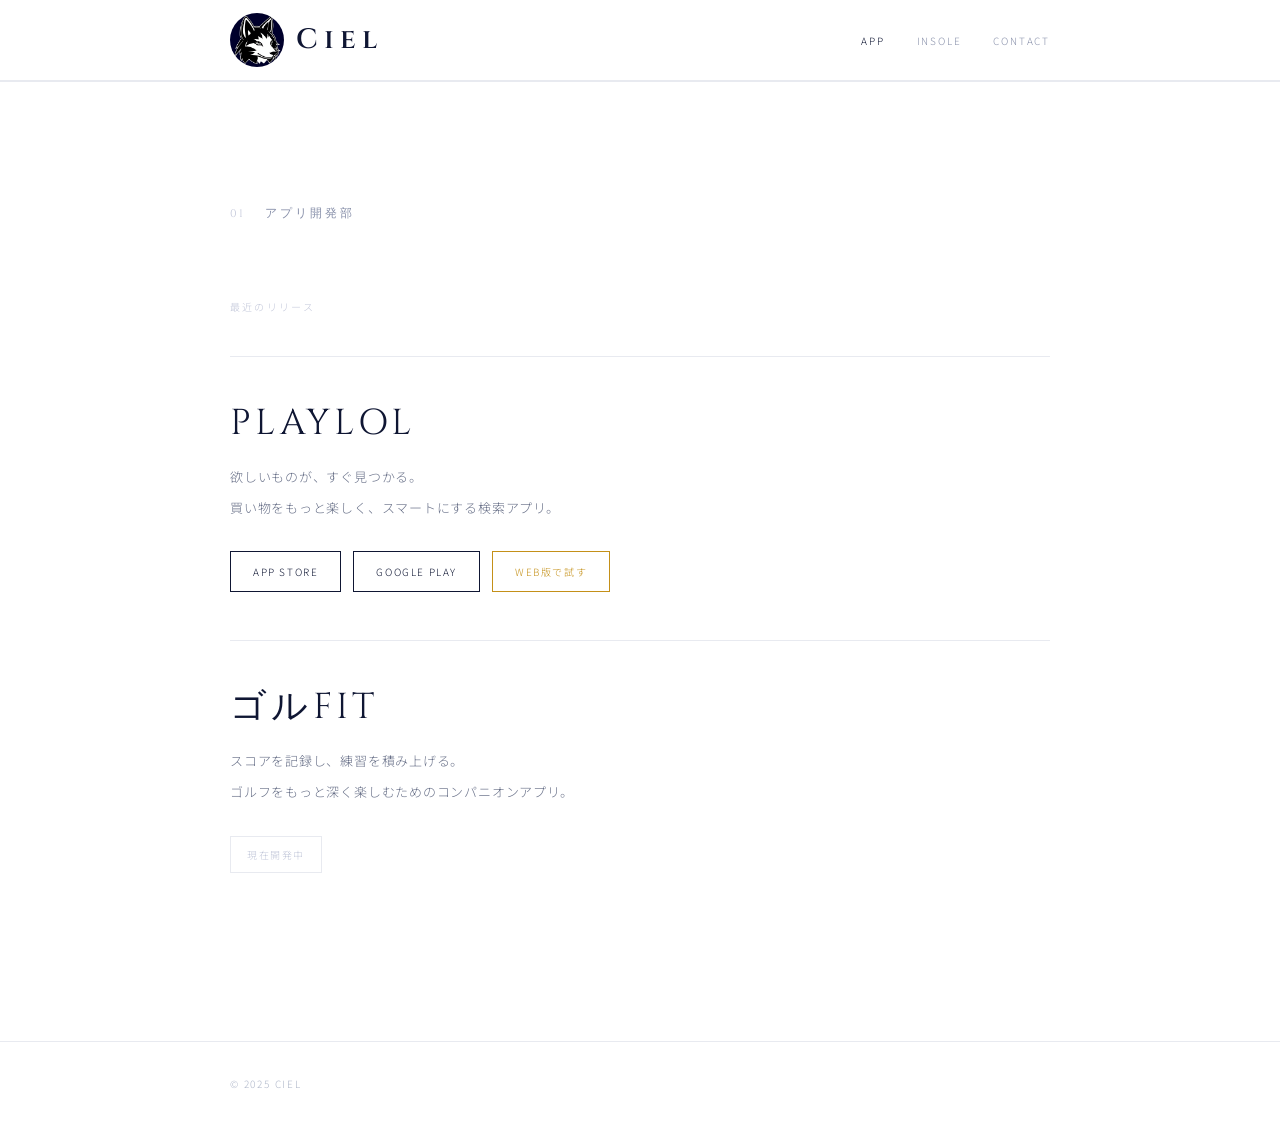
==== apps.html @ 5da09e33 "Redesign to white base with vivid palette; add PLAYLOL web version link Co-Authored-By: Claude Sonne" ====
<!DOCTYPE html>
<html lang="ja">
<head>
  <meta charset="UTF-8" />
  <meta name="viewport" content="width=device-width, initial-scale=1.0" />
  <title>アプリ開発部 — Ciel | 株式会社シエル</title>
  <meta name="description" content="株式会社シエルのアプリ開発部。PLAYLOL・ゴルFITなど、暮らしをスマートにするアプリを開発しています。" />
  <meta property="og:title" content="アプリ開発部 — Ciel | 株式会社シエル" />
  <meta property="og:description" content="株式会社シエルのアプリ開発部。PLAYLOL・ゴルFITなど、暮らしをスマートにするアプリを開発しています。" />
  <meta property="og:type" content="website" />
  <meta property="og:url" content="https://ciel-navi.github.io/apps.html" />
  <meta name="twitter:card" content="summary" />
  <link rel="preconnect" href="https://fonts.googleapis.com" />
  <link rel="preconnect" href="https://fonts.gstatic.com" crossorigin />
  <link href="https://fonts.googleapis.com/css2?family=Cinzel:wght@400;600;700&family=Playfair+Display:ital,wght@1,400&family=Noto+Sans+JP:wght@300;400&display=swap" rel="stylesheet" />
  <link rel="stylesheet" href="style.css" />
</head>
<body>

  <!-- ヘッダー -->
  <header>
    <div class="container header-inner">
      <a href="index.html" class="logo-lockup">
        <img src="symbol.png" class="logo-symbol" alt="" aria-hidden="true">
        <span class="logo-wordmark">Ciel</span>
      </a>
      <nav>
        <a href="apps.html" class="nav-active">App</a>
        <a href="insole.html">Insole</a>
        <a href="index.html#contact">Contact</a>
      </nav>
    </div>
  </header>

  <!-- アプリ開発部 -->
  <section class="division">
    <div class="container">

      <div class="division-meta fade-up">
        <span class="division-num">01</span>
        <h1 class="division-name">アプリ開発部</h1>
      </div>

      <p class="releases-label fade-up">最近のリリース</p>

      <div class="app-item fade-up">
        <h2 class="app-name">PLAYLOL</h2>
        <p class="app-desc">欲しいものが、すぐ見つかる。<br>買い物をもっと楽しく、スマートにする検索アプリ。</p>
        <div class="app-actions">
          <a href="#" class="dl-btn">App Store</a>
          <a href="#" class="dl-btn">Google Play</a>
          <a href="https://prilol-go.vercel.app" class="dl-btn dl-btn--accent" target="_blank" rel="noopener">Web版で試す</a>
        </div>
      </div>

      <div class="app-item fade-up">
        <h2 class="app-name">ゴルFIT</h2>
        <p class="app-desc">スコアを記録し、練習を積み上げる。<br>ゴルフをもっと深く楽しむためのコンパニオンアプリ。</p>
        <div class="app-status">現在開発中</div>
      </div>

    </div>
  </section>

  <!-- フッター -->
  <footer>
    <div class="container">
      <p>&copy; 2025 Ciel</p>
    </div>
  </footer>

  <script>
    const observer = new IntersectionObserver((entries) => {
      entries.forEach(entry => {
        if (entry.isIntersecting) entry.target.classList.add('visible');
      });
    }, { threshold: 0.15 });

    document.querySelectorAll('.fade-up').forEach(el => observer.observe(el));
  </script>

</body>
</html>
---- style.css ----
* {
  margin: 0;
  padding: 0;
  box-sizing: border-box;
}

body {
  font-family: 'Noto Sans JP', 'Helvetica Neue', Arial, sans-serif;
  font-weight: 300;
  color: #0f1633;
  line-height: 1.9;
  background: #ffffff;
  -webkit-font-smoothing: antialiased;
  position: relative;
  isolation: isolate;
}

.container {
  max-width: 900px;
  margin: 0 auto;
  padding: 0 40px;
}

/* ━━━━━━━━━━━━━━━━━━━━
   ローディング
━━━━━━━━━━━━━━━━━━━━ */
body.loading {
  overflow: hidden;
}

body.loading header,
body.loading section,
body.loading footer {
  opacity: 0;
  filter: blur(12px);
}

header, section, footer {
  transition: opacity 0.9s cubic-bezier(0.16, 1, 0.3, 1) 0.1s,
              filter 0.9s cubic-bezier(0.16, 1, 0.3, 1) 0.1s;
}

/* ━━━━━━━━━━━━━━━━━━━━
   オープニング
━━━━━━━━━━━━━━━━━━━━ */
#opening {
  position: fixed;
  inset: 0;
  z-index: 9999;
  display: flex;
  align-items: center;
  justify-content: center;
  pointer-events: none;
}

.opening-bg {
  position: absolute;
  inset: 0;
  background: #0f1633;
  animation: bgFade 0.6s cubic-bezier(0.76, 0, 0.24, 1) 2.5s forwards;
}

@keyframes bgFade {
  0%   { opacity: 1; }
  100% { opacity: 0; }
}

.opening-frame {
  position: relative;
  z-index: 1;
  display: flex;
  flex-direction: column;
  align-items: center;
}

.opening-line-top,
.opening-line-bottom {
  width: 0;
  height: 1px;
  background: #c49018;
}

.opening-line-top {
  margin-bottom: 28px;
  animation: openLineExpand 0.85s cubic-bezier(0.16, 1, 0.3, 1) 0.35s forwards,
             contentFade 0.45s cubic-bezier(0.4, 0, 1, 1) 2.2s forwards;
}

.opening-line-bottom {
  margin-top: 20px;
  animation: openLineExpand 0.85s cubic-bezier(0.16, 1, 0.3, 1) 0.55s forwards,
             contentFade 0.45s cubic-bezier(0.4, 0, 1, 1) 2.2s forwards;
}

@keyframes openLineExpand {
  to { width: 200px; }
}

.opening-content {
  position: relative;
  text-align: center;
  animation: contentFade 0.45s cubic-bezier(0.4, 0, 1, 1) 2.2s forwards;
}

@keyframes contentFade {
  0%   { opacity: 1; filter: blur(0px); }
  100% { opacity: 0; filter: blur(8px); }
}

#opening.hide {
  display: none;
}

.opening-logo-svg {
  width: 180px;
  height: 180px;
  display: block;
  object-fit: cover;
  object-position: center 5%;
  border-radius: 50%;
  opacity: 0;
  animation: wolfSticker 0.75s cubic-bezier(0.34, 1.56, 0.64, 1) 0.9s forwards;
}

@keyframes wolfSticker {
  0%   { opacity: 0; transform: scaleX(-1) scale(0.15) rotate(-20deg); }
  50%  { opacity: 1; }
  100% { opacity: 1; transform: scaleX(-1) scale(1) rotate(0deg); }
}

.logo-lockup {
  display: flex;
  align-items: center;
  gap: 12px;
}

.logo-symbol {
  height: 54px;
  width: 54px;
  border-radius: 50%;
  object-fit: cover;
  object-position: center 15%;
  transform: scaleX(-1);
}

.opening-sub {
  font-size: 13px;
  color: #f2f3f7;
  letter-spacing: 0.3em;
  margin-top: 10px;
  font-weight: 300;
  opacity: 0;
  animation: subIn 0.7s cubic-bezier(0.16, 1, 0.3, 1) 1.5s forwards;
}

@keyframes subIn {
  from { opacity: 0; transform: translateY(4px); }
  to   { opacity: 1; transform: translateY(0); }
}

/* ━━━━━━━━━━━━━━━━━━━━
   斜線
━━━━━━━━━━━━━━━━━━━━ */
.the-line {
  position: absolute;
  top: 0;
  left: 0;
  width: 100%;
  height: 100vh;
  pointer-events: none;
  z-index: -1;
}

/* ━━━━━━━━━━━━━━━━━━━━
   ヘッダー
━━━━━━━━━━━━━━━━━━━━ */
header {
  background: rgba(255,255,255,0.97);
  backdrop-filter: blur(16px);
  border-bottom: 1px solid #e8eaf0;
  position: sticky;
  top: 0;
  z-index: 100;
}

.header-inner {
  display: flex;
  align-items: center;
  justify-content: space-between;
  height: 80px;
}

.logo-lockup {
  text-decoration: none;
}

nav {
  display: flex;
  gap: 32px;
}

nav a {
  color: #8890aa;
  text-decoration: none;
  font-size: 10px;
  letter-spacing: 0.18em;
  text-transform: uppercase;
  transition: color 0.4s;
}

nav a:hover,
nav a.nav-active {
  color: #0f1633;
}

.logo-wordmark {
  font-family: 'Cinzel', Georgia, serif;
  font-weight: 600;
  font-size: 28px;
  color: #0f1633;
  letter-spacing: 0.22em;
  line-height: 1;
}

/* ━━━━━━━━━━━━━━━━━━━━
   ヒーロー
━━━━━━━━━━━━━━━━━━━━ */
.hero {
  height: calc(100vh - 64px);
  display: flex;
  flex-direction: column;
  overflow: hidden;
  position: relative;
}

.hero-watermark {
  position: absolute;
  right: 6vw;
  top: 50%;
  transform: translateY(-50%) scaleX(-1);
  width: clamp(260px, 40vw, 560px);
  opacity: 0.05;
  pointer-events: none;
}

.hero-top {
  flex: 1;
  display: flex;
  align-items: center;
  padding: 0 8vw;
  padding-top: 12vh;
}

.hero-brand {
  font-family: 'Cinzel', Georgia, serif;
  font-weight: 600;
  font-size: clamp(72px, 11vw, 148px);
  letter-spacing: 0.22em;
  color: #0f1633;
  line-height: 1;
}

.hero-company {
  font-size: 11px;
  letter-spacing: 0.26em;
  color: #8890aa;
  text-transform: uppercase;
  margin-top: 16px;
  font-weight: 300;
}

/* ━━━━━━━━━━━━━━━━━━━━
   トップ — 事業一覧
━━━━━━━━━━━━━━━━━━━━ */
.divisions-index {
  border-top: 1px solid #e8eaf0;
  padding: 80px 0;
}

.division-link {
  display: flex;
  align-items: center;
  gap: 24px;
  padding: 36px 0;
  border-bottom: 1px solid #e8eaf0;
  text-decoration: none;
  transition: opacity 0.3s;
}

.division-link:hover {
  opacity: 0.4;
}

.division-link-num {
  font-family: 'Cinzel', Georgia, serif;
  font-size: 11px;
  letter-spacing: 0.2em;
  color: #c0c5d8;
  min-width: 28px;
}

.division-link-name {
  font-family: 'Cinzel', Georgia, serif;
  font-size: 14px;
  letter-spacing: 0.22em;
  color: #0f1633;
  flex: 1;
}

.division-link-arrow {
  color: #c0c5d8;
  font-size: 16px;
}

/* ━━━━━━━━━━━━━━━━━━━━
   事業部 共通
━━━━━━━━━━━━━━━━━━━━ */
.division {
  padding: 120px 0;
  border-top: 1px solid #e8eaf0;
}

.division-meta {
  display: flex;
  align-items: baseline;
  gap: 20px;
  margin-bottom: 72px;
}

.division-num {
  font-family: 'Cinzel', Georgia, serif;
  font-size: 11px;
  font-weight: 400;
  letter-spacing: 0.2em;
  color: #c0c5d8;
}

.division-name {
  font-family: 'Cinzel', Georgia, serif;
  font-size: 12px;
  font-weight: 400;
  letter-spacing: 0.24em;
  color: #8890aa;
  text-transform: uppercase;
}

/* ━━━━━━━━━━━━━━━━━━━━
   アプリ開発部
━━━━━━━━━━━━━━━━━━━━ */
.releases-label {
  font-size: 10px;
  letter-spacing: 0.22em;
  color: #c0c5d8;
  text-transform: uppercase;
  margin-bottom: 40px;
}

.app-item {
  padding: 48px 0;
  border-top: 1px solid #e8eaf0;
}

.app-name {
  font-family: 'Cinzel', Georgia, serif;
  font-size: 36px;
  font-weight: 400;
  letter-spacing: 0.12em;
  color: #0f1633;
  margin-bottom: 20px;
  line-height: 1;
}

.app-desc {
  font-size: 13px;
  color: #687088;
  font-weight: 300;
  letter-spacing: 0.06em;
  line-height: 2.4;
}

.app-actions {
  display: flex;
  gap: 12px;
  margin-top: 28px;
  flex-wrap: wrap;
}

.dl-btn {
  display: inline-block;
  border: 1px solid #0f1633;
  color: #0f1633;
  text-decoration: none;
  font-size: 10px;
  letter-spacing: 0.16em;
  text-transform: uppercase;
  padding: 10px 22px;
  transition: background 0.3s, color 0.3s;
}

.dl-btn:hover {
  background: #0f1633;
  color: #ffffff;
}

.dl-btn.dl-btn--accent {
  border-color: #c49018;
  color: #c49018;
}

.dl-btn.dl-btn--accent:hover {
  background: #c49018;
  color: #ffffff;
}

.app-status {
  display: inline-block;
  border: 1px solid #e8eaf0;
  color: #c0c5d8;
  font-size: 10px;
  letter-spacing: 0.16em;
  text-transform: uppercase;
  padding: 8px 16px;
  margin-top: 28px;
}

/* ━━━━━━━━━━━━━━━━━━━━
   インソール事業部
━━━━━━━━━━━━━━━━━━━━ */
.insole-catch {
  font-family: 'Playfair Display', Georgia, serif;
  font-size: clamp(36px, 5vw, 58px);
  font-weight: 400;
  letter-spacing: 0.04em;
  color: #0f1633;
  line-height: 1.5;
}

.insole-catch em {
  font-style: italic;
  color: #c49018;
}

/* ━━━━━━━━━━━━━━━━━━━━
   コンタクト
━━━━━━━━━━━━━━━━━━━━ */
.contact-section {
  padding: 120px 0 160px;
  border-top: 1px solid #e8eaf0;
}

.contact-email {
  display: inline-block;
  font-family: 'Cinzel', Georgia, serif;
  font-size: 16px;
  font-weight: 400;
  letter-spacing: 0.14em;
  color: #0f1633;
  text-decoration: none;
  transition: color 0.4s;
}

.contact-email:hover {
  color: #8890aa;
}

/* ━━━━━━━━━━━━━━━━━━━━
   フッター
━━━━━━━━━━━━━━━━━━━━ */
footer {
  padding: 32px 0;
  border-top: 1px solid #e8eaf0;
}

footer p {
  font-size: 10px;
  letter-spacing: 0.18em;
  color: #adb5c8;
  text-transform: uppercase;
}

/* ━━━━━━━━━━━━━━━━━━━━
   スクロールアニメーション
━━━━━━━━━━━━━━━━━━━━ */
.fade-up {
  opacity: 0;
  transform: translateY(20px);
  transition: opacity 1.2s ease, transform 1.2s ease;
}

.fade-up.visible {
  opacity: 1;
  transform: translateY(0);
}

/* ━━━━━━━━━━━━━━━━━━━━
   レスポンシブ
━━━━━━━━━━━━━━━━━━━━ */
@media (max-width: 600px) {
  .hero-brand { font-size: clamp(52px, 16vw, 80px); }
  .hero { height: auto; min-height: 40vh; }
  .hero-top { padding: 0 24px 40px; }
  .container { padding: 0 24px; }
  .division { padding: 80px 0; }
  .insole-catch { font-size: clamp(28px, 8vw, 40px); }
  .contact-section { padding: 80px 0 100px; }
  .contact-email { font-size: 12px; }
  .the-line { display: none; }
}
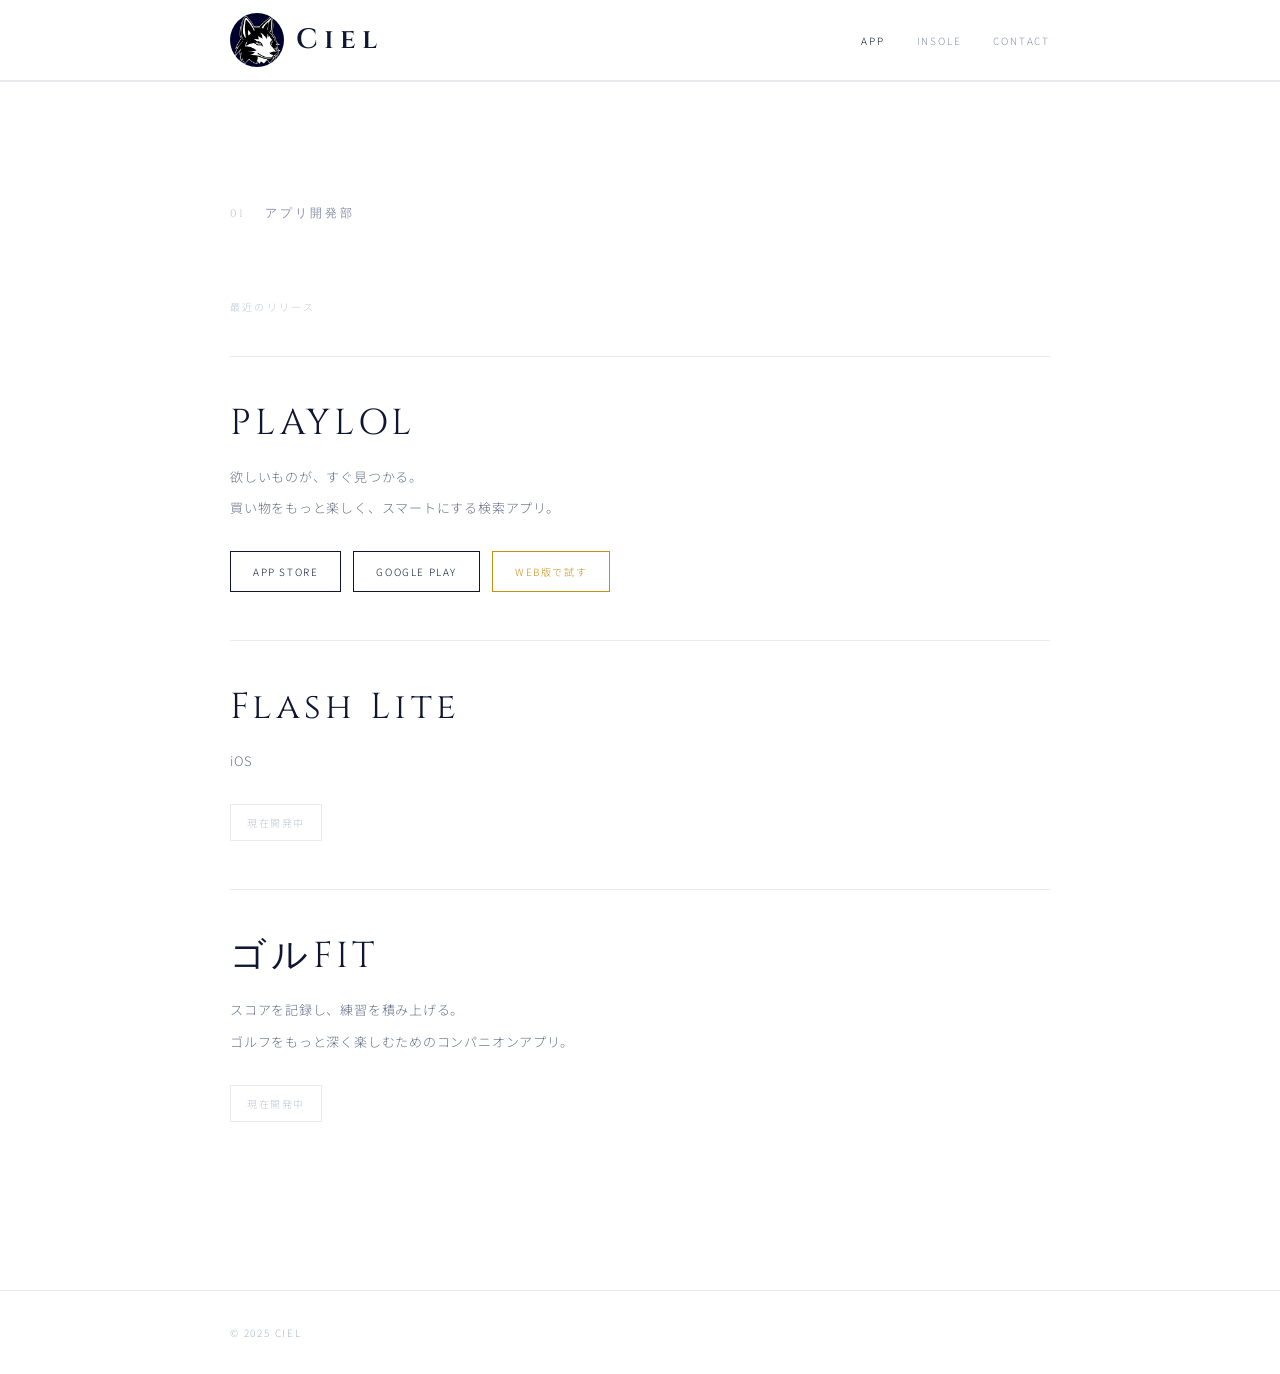
==== commit a69c22c0: "Add Flash Lite app placeholder to apps page Co-Authored-By: Claude Sonnet 4.6 <noreply@anthropic.com" ====
--- a/apps.html
+++ b/apps.html
@@ -54,6 +54,12 @@
       </div>
 
       <div class="app-item fade-up">
+        <h2 class="app-name">Flash Lite</h2>
+        <p class="app-desc">iOS</p>
+        <div class="app-status">現在開発中</div>
+      </div>
+
+      <div class="app-item fade-up">
         <h2 class="app-name">ゴルFIT</h2>
         <p class="app-desc">スコアを記録し、練習を積み上げる。<br>ゴルフをもっと深く楽しむためのコンパニオンアプリ。</p>
         <div class="app-status">現在開発中</div>
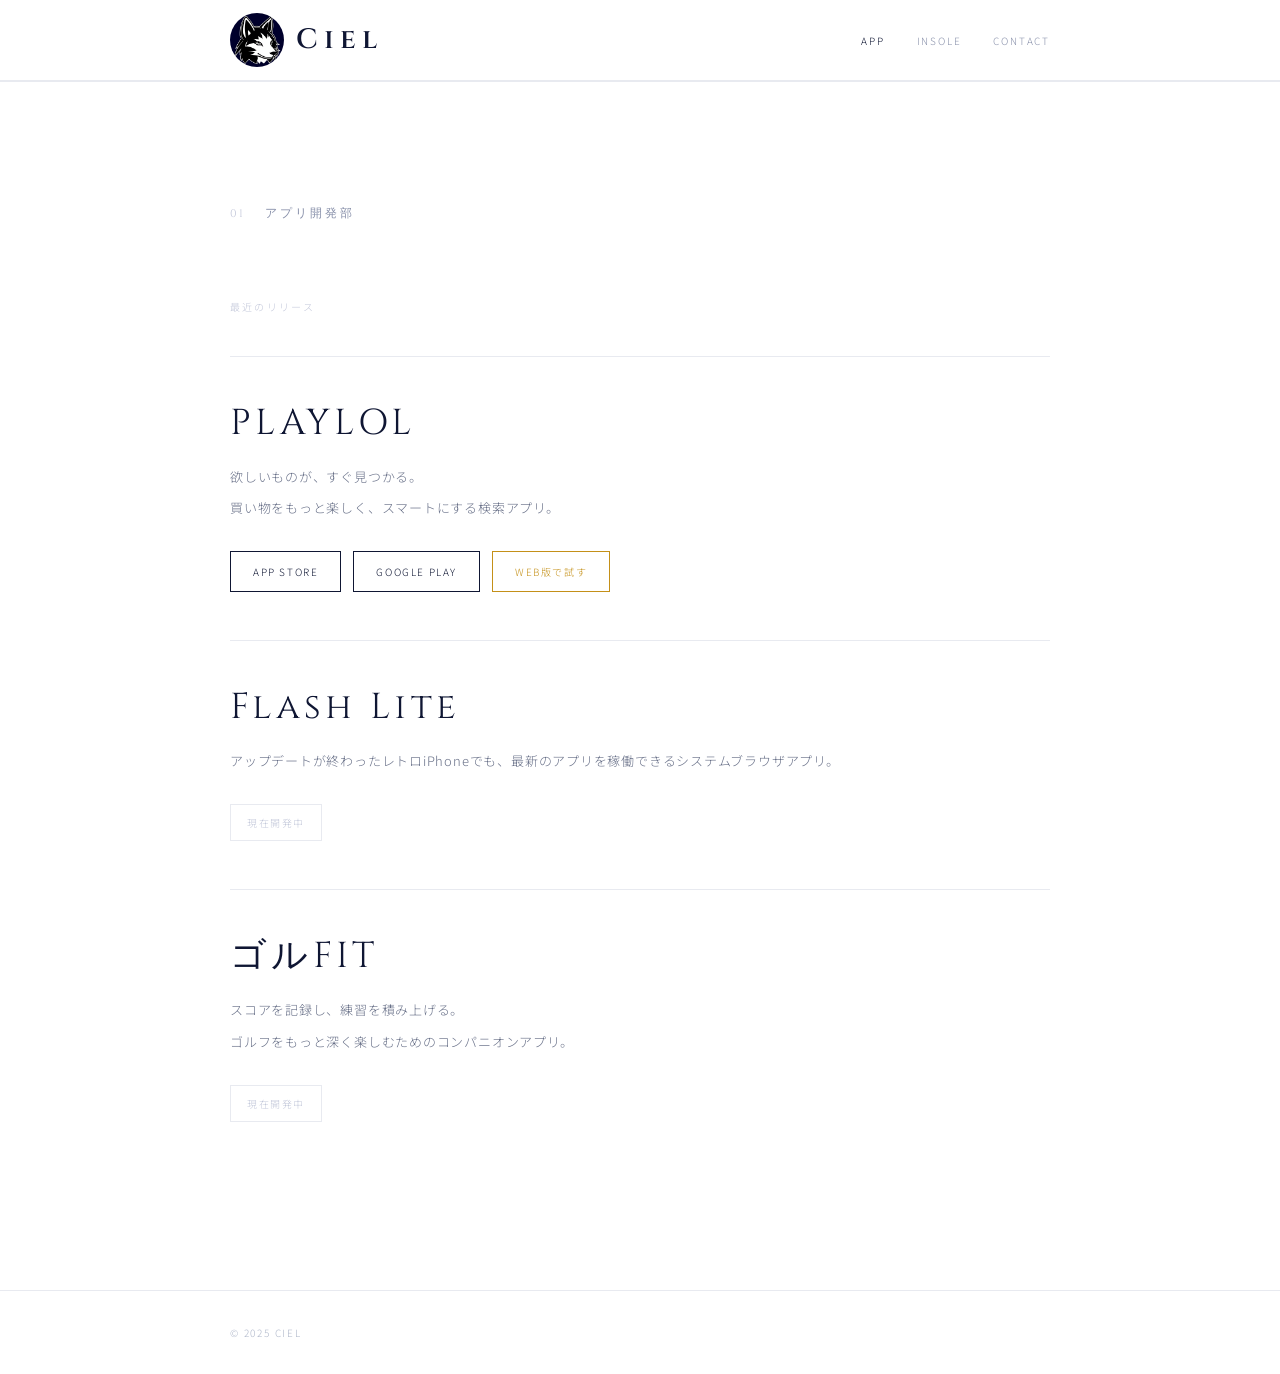
==== commit 2a1e14d4: "Add Flash Lite app description Co-Authored-By: Claude Sonnet 4.6 <noreply@anthropic.com>" ====
--- a/apps.html
+++ b/apps.html
@@ -55,7 +55,7 @@
 
       <div class="app-item fade-up">
         <h2 class="app-name">Flash Lite</h2>
-        <p class="app-desc">iOS</p>
+        <p class="app-desc">アップデートが終わったレトロiPhoneでも、最新のアプリを稼働できるシステムブラウザアプリ。</p>
         <div class="app-status">現在開発中</div>
       </div>
 
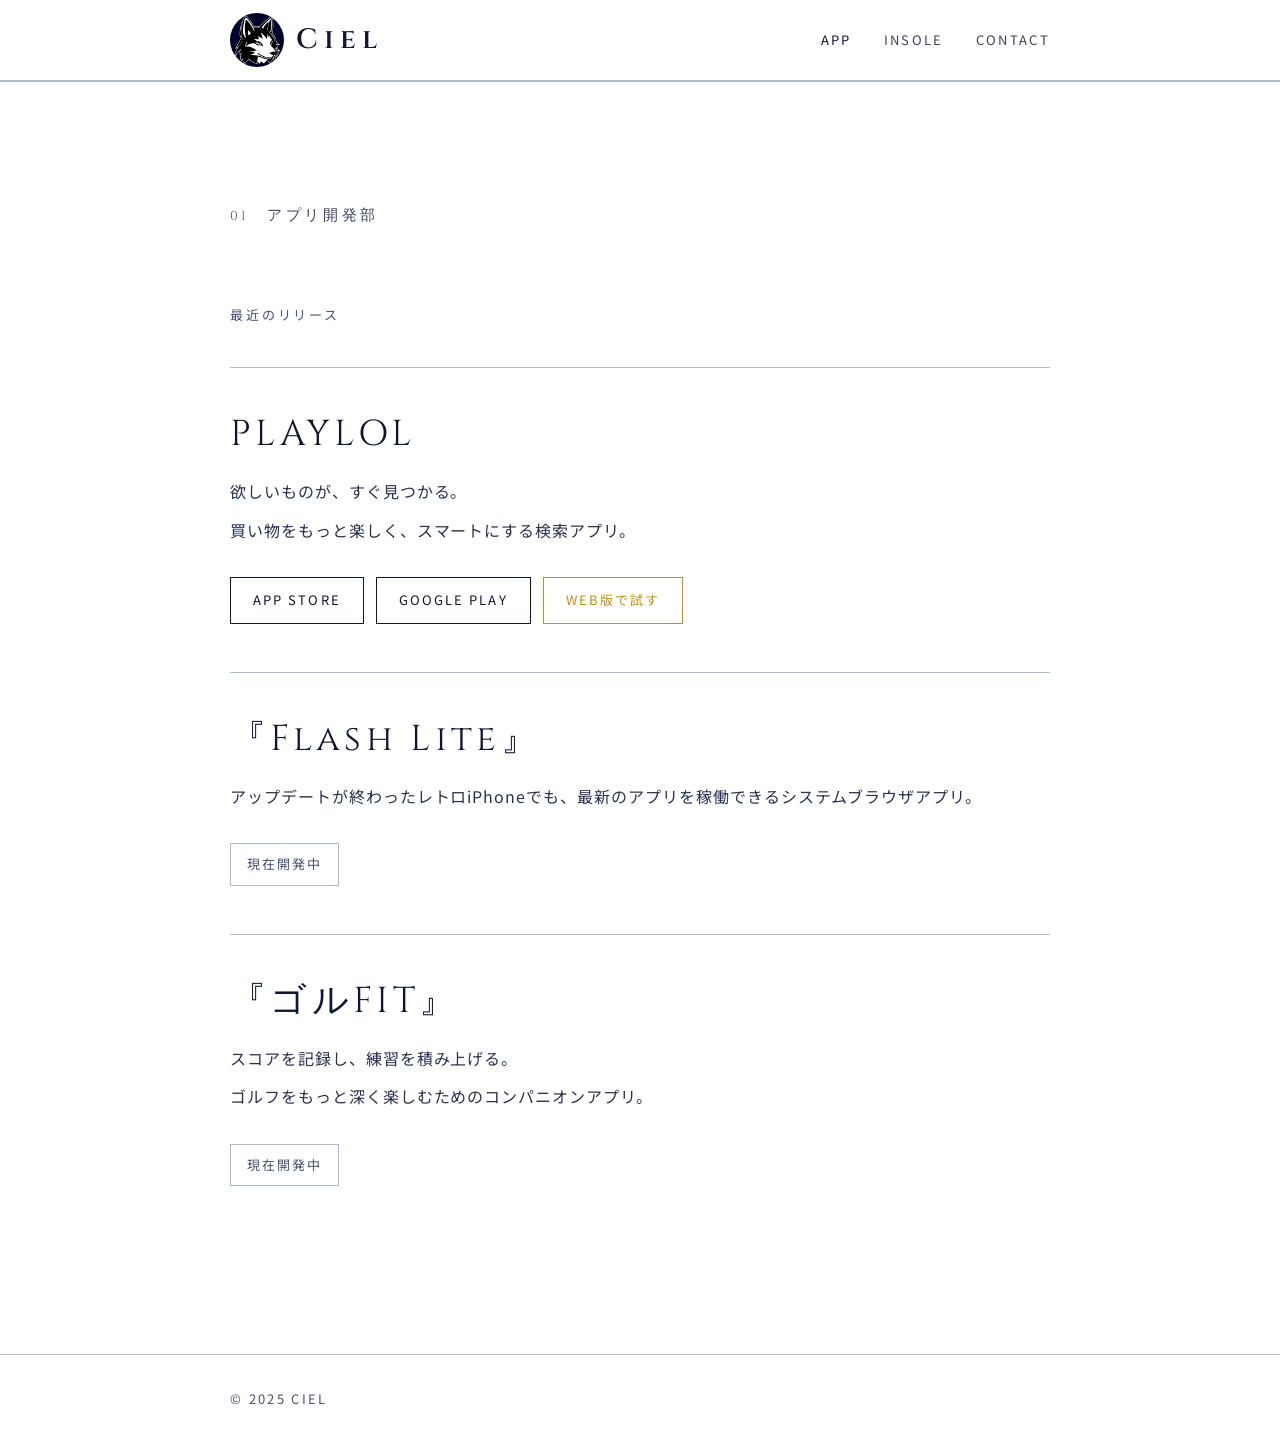
==== commit 3bdb0ad1: "Add 『』to dev apps, darken borders Co-Authored-By: Claude Sonnet 4.6 <noreply@anthropic.com>" ====
--- a/apps.html
+++ b/apps.html
@@ -54,13 +54,13 @@
       </div>
 
       <div class="app-item fade-up">
-        <h2 class="app-name">Flash Lite</h2>
+        <h2 class="app-name">『Flash Lite』</h2>
         <p class="app-desc">アップデートが終わったレトロiPhoneでも、最新のアプリを稼働できるシステムブラウザアプリ。</p>
         <div class="app-status">現在開発中</div>
       </div>
 
       <div class="app-item fade-up">
-        <h2 class="app-name">ゴルFIT</h2>
+        <h2 class="app-name">『ゴルFIT』</h2>
         <p class="app-desc">スコアを記録し、練習を積み上げる。<br>ゴルフをもっと深く楽しむためのコンパニオンアプリ。</p>
         <div class="app-status">現在開発中</div>
       </div>
--- a/style.css
+++ b/style.css
@@ -6,7 +6,7 @@
 
 body {
   font-family: 'Noto Sans JP', 'Helvetica Neue', Arial, sans-serif;
-  font-weight: 300;
+  font-weight: 400;
   color: #0f1633;
   line-height: 1.9;
   background: #ffffff;
@@ -177,7 +177,7 @@
 header {
   background: rgba(255,255,255,0.97);
   backdrop-filter: blur(16px);
-  border-bottom: 1px solid #e8eaf0;
+  border-bottom: 1px solid #b0b8d0;
   position: sticky;
   top: 0;
   z-index: 100;
@@ -200,9 +200,9 @@
 }
 
 nav a {
-  color: #8890aa;
+  color: #3a4260;
   text-decoration: none;
-  font-size: 10px;
+  font-size: 13px;
   letter-spacing: 0.18em;
   text-transform: uppercase;
   transition: color 0.4s;
@@ -263,7 +263,7 @@
 .hero-company {
   font-size: 11px;
   letter-spacing: 0.26em;
-  color: #8890aa;
+  color: #3a4260;
   text-transform: uppercase;
   margin-top: 16px;
   font-weight: 300;
@@ -273,7 +273,7 @@
    トップ — 事業一覧
 ━━━━━━━━━━━━━━━━━━━━ */
 .divisions-index {
-  border-top: 1px solid #e8eaf0;
+  border-top: 1px solid #b0b8d0;
   padding: 80px 0;
 }
 
@@ -282,7 +282,7 @@
   align-items: center;
   gap: 24px;
   padding: 36px 0;
-  border-bottom: 1px solid #e8eaf0;
+  border-bottom: 1px solid #b0b8d0;
   text-decoration: none;
   transition: opacity 0.3s;
 }
@@ -293,23 +293,23 @@
 
 .division-link-num {
   font-family: 'Cinzel', Georgia, serif;
-  font-size: 11px;
+  font-size: 14px;
   letter-spacing: 0.2em;
-  color: #c0c5d8;
-  min-width: 28px;
+  color: #4a5270;
+  min-width: 32px;
 }
 
 .division-link-name {
   font-family: 'Cinzel', Georgia, serif;
-  font-size: 14px;
+  font-size: 18px;
   letter-spacing: 0.22em;
   color: #0f1633;
   flex: 1;
 }
 
 .division-link-arrow {
-  color: #c0c5d8;
-  font-size: 16px;
+  color: #4a5270;
+  font-size: 20px;
 }
 
 /* ━━━━━━━━━━━━━━━━━━━━
@@ -317,7 +317,7 @@
 ━━━━━━━━━━━━━━━━━━━━ */
 .division {
   padding: 120px 0;
-  border-top: 1px solid #e8eaf0;
+  border-top: 1px solid #b0b8d0;
 }
 
 .division-meta {
@@ -329,18 +329,18 @@
 
 .division-num {
   font-family: 'Cinzel', Georgia, serif;
-  font-size: 11px;
+  font-size: 13px;
   font-weight: 400;
   letter-spacing: 0.2em;
-  color: #c0c5d8;
+  color: #4a5270;
 }
 
 .division-name {
   font-family: 'Cinzel', Georgia, serif;
-  font-size: 12px;
+  font-size: 15px;
   font-weight: 400;
   letter-spacing: 0.24em;
-  color: #8890aa;
+  color: #3a4260;
   text-transform: uppercase;
 }
 
@@ -348,16 +348,16 @@
    アプリ開発部
 ━━━━━━━━━━━━━━━━━━━━ */
 .releases-label {
-  font-size: 10px;
+  font-size: 13px;
   letter-spacing: 0.22em;
-  color: #c0c5d8;
+  color: #4a5270;
   text-transform: uppercase;
   margin-bottom: 40px;
 }
 
 .app-item {
   padding: 48px 0;
-  border-top: 1px solid #e8eaf0;
+  border-top: 1px solid #b0b8d0;
 }
 
 .app-name {
@@ -371,9 +371,9 @@
 }
 
 .app-desc {
-  font-size: 13px;
-  color: #687088;
-  font-weight: 300;
+  font-size: 16px;
+  color: #2a3050;
+  font-weight: 400;
   letter-spacing: 0.06em;
   line-height: 2.4;
 }
@@ -390,7 +390,7 @@
   border: 1px solid #0f1633;
   color: #0f1633;
   text-decoration: none;
-  font-size: 10px;
+  font-size: 13px;
   letter-spacing: 0.16em;
   text-transform: uppercase;
   padding: 10px 22px;
@@ -414,9 +414,9 @@
 
 .app-status {
   display: inline-block;
-  border: 1px solid #e8eaf0;
-  color: #c0c5d8;
-  font-size: 10px;
+  border: 1px solid #b0b8d0;
+  color: #4a5270;
+  font-size: 13px;
   letter-spacing: 0.16em;
   text-transform: uppercase;
   padding: 8px 16px;
@@ -445,7 +445,7 @@
 ━━━━━━━━━━━━━━━━━━━━ */
 .contact-section {
   padding: 120px 0 160px;
-  border-top: 1px solid #e8eaf0;
+  border-top: 1px solid #b0b8d0;
 }
 
 .contact-email {
@@ -460,7 +460,7 @@
 }
 
 .contact-email:hover {
-  color: #8890aa;
+  color: #3a4260;
 }
 
 /* ━━━━━━━━━━━━━━━━━━━━
@@ -468,13 +468,13 @@
 ━━━━━━━━━━━━━━━━━━━━ */
 footer {
   padding: 32px 0;
-  border-top: 1px solid #e8eaf0;
+  border-top: 1px solid #b0b8d0;
 }
 
 footer p {
-  font-size: 10px;
+  font-size: 13px;
   letter-spacing: 0.18em;
-  color: #adb5c8;
+  color: #4a5270;
   text-transform: uppercase;
 }
 
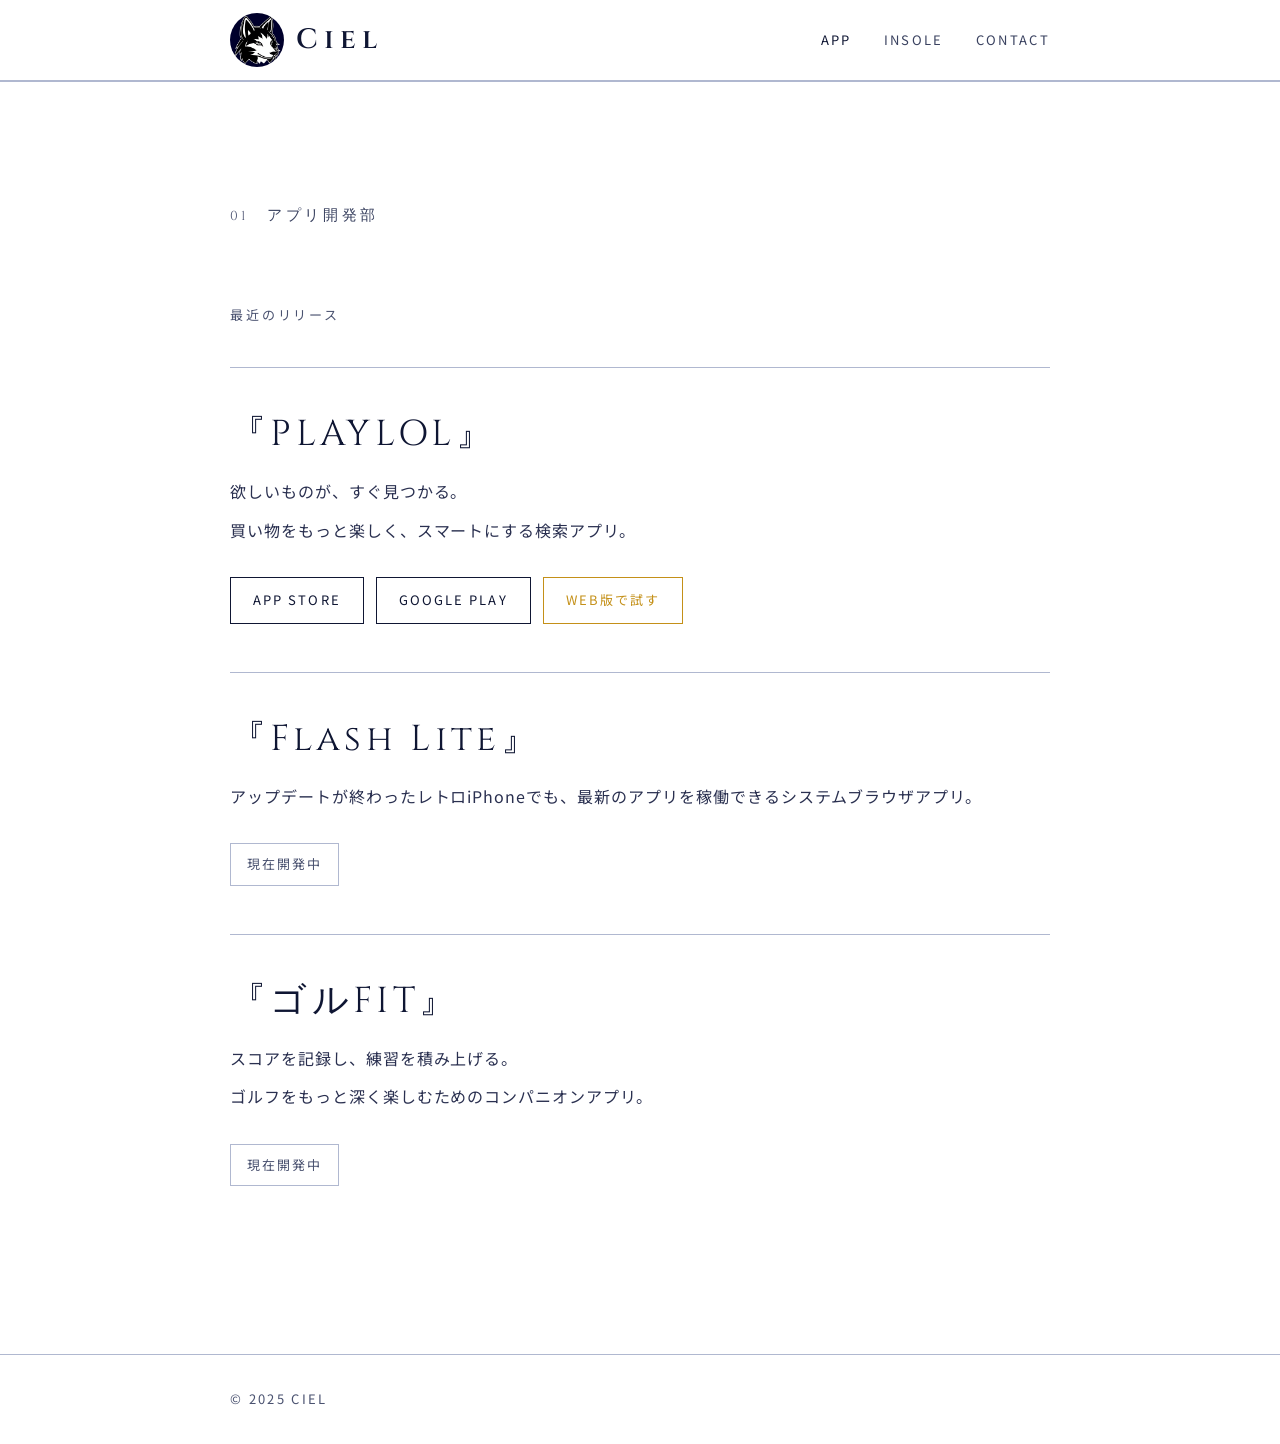
==== commit 0aa9a028: "Add 『』to PLAYLOL Co-Authored-By: Claude Sonnet 4.6 <noreply@anthropic.com>" ====
--- a/apps.html
+++ b/apps.html
@@ -44,7 +44,7 @@
       <p class="releases-label fade-up">最近のリリース</p>
 
       <div class="app-item fade-up">
-        <h2 class="app-name">PLAYLOL</h2>
+        <h2 class="app-name">『PLAYLOL』</h2>
         <p class="app-desc">欲しいものが、すぐ見つかる。<br>買い物をもっと楽しく、スマートにする検索アプリ。</p>
         <div class="app-actions">
           <a href="#" class="dl-btn">App Store</a>
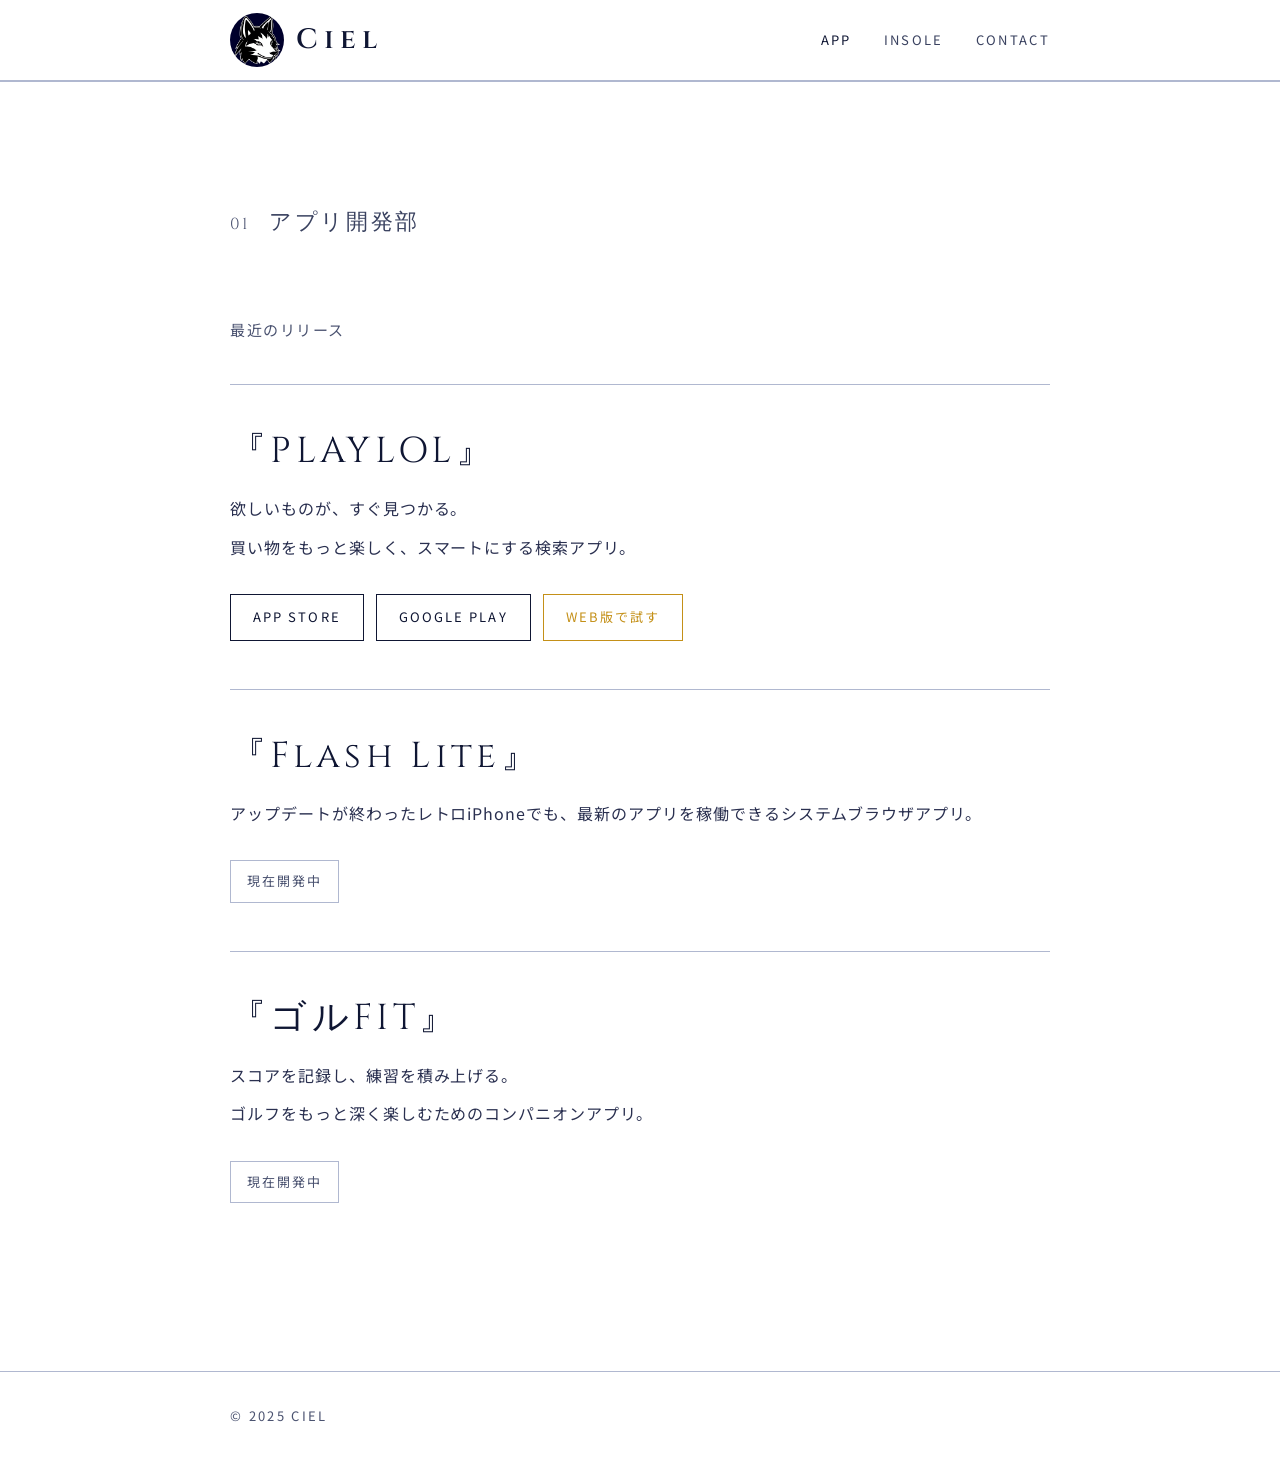
==== commit dfea7bc2: "Add GA4 tracking tag" ====
--- a/apps.html
+++ b/apps.html
@@ -4,6 +4,13 @@
   <meta charset="UTF-8" />
   <meta name="viewport" content="width=device-width, initial-scale=1.0" />
   <title>アプリ開発部 — Ciel | 株式会社シエル</title>
+  <script async src="https://www.googletagmanager.com/gtag/js?id=G-XT0MEYFYTY"></script>
+  <script>
+    window.dataLayer = window.dataLayer || [];
+    function gtag(){dataLayer.push(arguments);}
+    gtag('js', new Date());
+    gtag('config', 'G-XT0MEYFYTY');
+  </script>
   <meta name="description" content="株式会社シエルのアプリ開発部。PLAYLOL・ゴルFITなど、暮らしをスマートにするアプリを開発しています。" />
   <meta property="og:title" content="アプリ開発部 — Ciel | 株式会社シエル" />
   <meta property="og:description" content="株式会社シエルのアプリ開発部。PLAYLOL・ゴルFITなど、暮らしをスマートにするアプリを開発しています。" />
--- a/style.css
+++ b/style.css
@@ -329,27 +329,27 @@
 
 .division-num {
   font-family: 'Cinzel', Georgia, serif;
-  font-size: 13px;
-  font-weight: 400;
-  letter-spacing: 0.2em;
+  font-size: 16px;
+  font-weight: 400;
+  letter-spacing: 0.1em;
   color: #4a5270;
 }
 
 .division-name {
   font-family: 'Cinzel', Georgia, serif;
+  font-size: 22px;
+  font-weight: 400;
+  letter-spacing: 0.12em;
+  color: #3a4260;
+  text-transform: uppercase;
+}
+
+/* ━━━━━━━━━━━━━━━━━━━━
+   アプリ開発部
+━━━━━━━━━━━━━━━━━━━━ */
+.releases-label {
   font-size: 15px;
-  font-weight: 400;
-  letter-spacing: 0.24em;
-  color: #3a4260;
-  text-transform: uppercase;
-}
-
-/* ━━━━━━━━━━━━━━━━━━━━
-   アプリ開発部
-━━━━━━━━━━━━━━━━━━━━ */
-.releases-label {
-  font-size: 13px;
-  letter-spacing: 0.22em;
+  letter-spacing: 0.1em;
   color: #4a5270;
   text-transform: uppercase;
   margin-bottom: 40px;
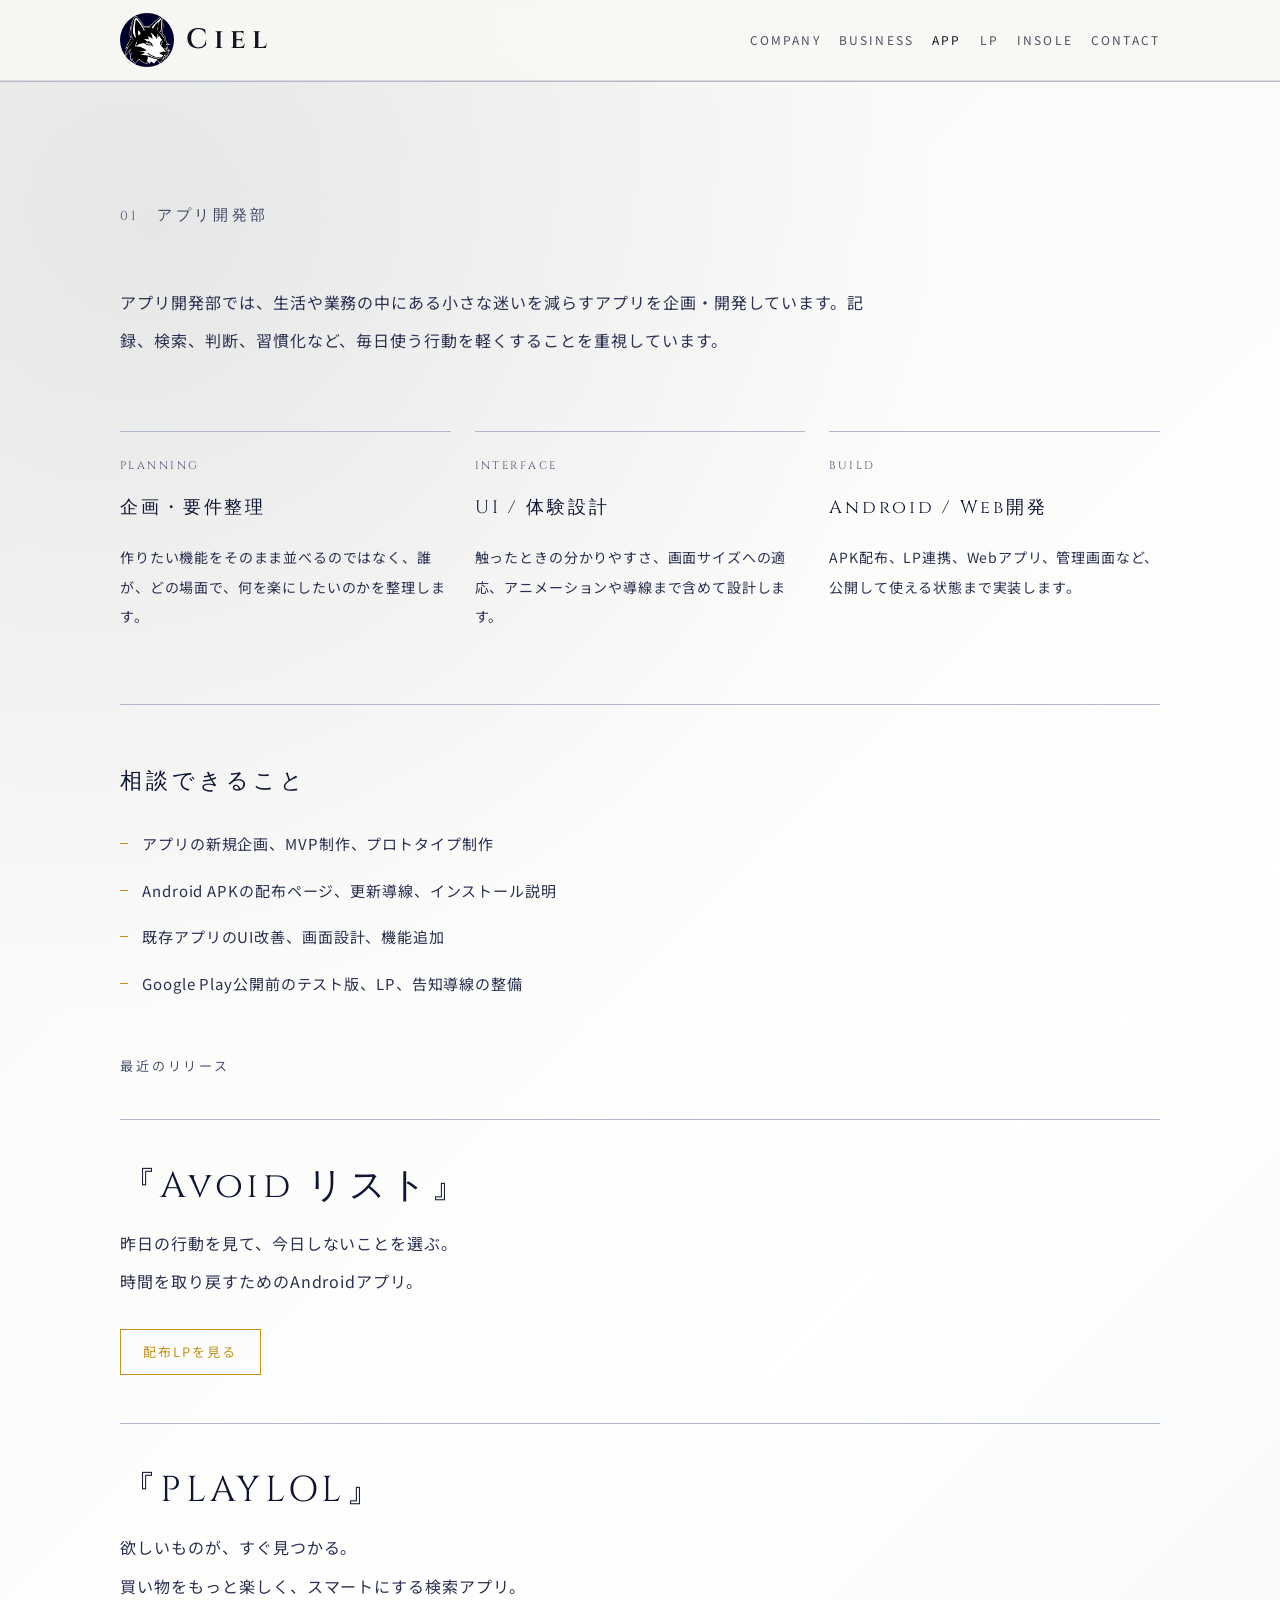
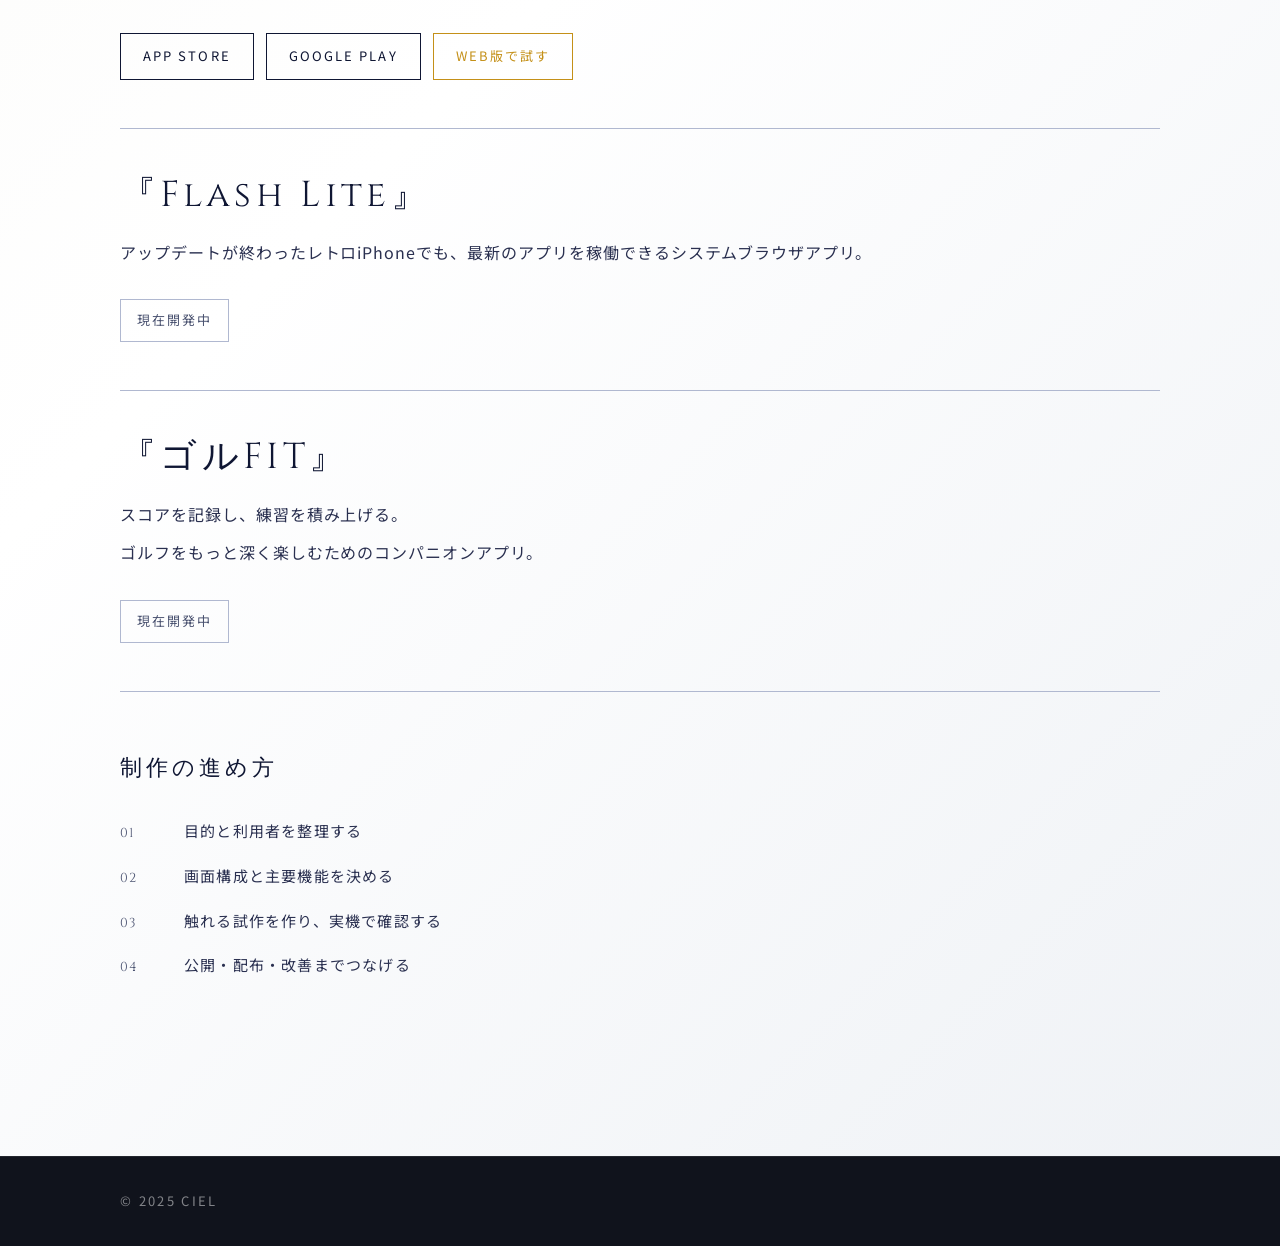
==== commit 756a3dd0: "Update Ciel website design" ====
--- a/apps.html
+++ b/apps.html
@@ -4,23 +4,45 @@
   <meta charset="UTF-8" />
   <meta name="viewport" content="width=device-width, initial-scale=1.0" />
   <title>アプリ開発部 — Ciel | 株式会社シエル</title>
-  <script async src="https://www.googletagmanager.com/gtag/js?id=G-XT0MEYFYTY"></script>
+  <script async src="https://www.googletagmanager.com/gtag/js?id=G-8QBFLTQLYT"></script>
   <script>
     window.dataLayer = window.dataLayer || [];
     function gtag(){dataLayer.push(arguments);}
     gtag('js', new Date());
-    gtag('config', 'G-XT0MEYFYTY');
+    gtag('config', 'G-8QBFLTQLYT');
   </script>
-  <meta name="description" content="株式会社シエルのアプリ開発部。PLAYLOL・ゴルFITなど、暮らしをスマートにするアプリを開発しています。" />
+  <meta name="description" content="株式会社シエルのアプリ開発部。企画、UI設計、Androidアプリ、Webアプリ、公開後の改善まで対応します。" />
+  <meta name="robots" content="index, follow" />
+  <link rel="canonical" href="https://cielsaloon.com/apps.html" />
   <meta property="og:title" content="アプリ開発部 — Ciel | 株式会社シエル" />
-  <meta property="og:description" content="株式会社シエルのアプリ開発部。PLAYLOL・ゴルFITなど、暮らしをスマートにするアプリを開発しています。" />
+  <meta property="og:description" content="株式会社シエルのアプリ開発部。企画、UI設計、Androidアプリ、Webアプリ、公開後の改善まで対応します。" />
   <meta property="og:type" content="website" />
-  <meta property="og:url" content="https://ciel-navi.github.io/apps.html" />
+  <meta property="og:url" content="https://cielsaloon.com/apps.html" />
+  <meta property="og:site_name" content="Ciel | 株式会社シエル" />
+  <meta property="og:image" content="https://cielsaloon.com/symbol.png" />
   <meta name="twitter:card" content="summary" />
+  <meta name="twitter:title" content="アプリ開発部 — Ciel | 株式会社シエル" />
+  <meta name="twitter:description" content="株式会社シエルのアプリ開発部。企画、UI設計、Androidアプリ、Webアプリ、公開後の改善まで対応します。" />
+  <meta name="twitter:image" content="https://cielsaloon.com/symbol.png" />
   <link rel="preconnect" href="https://fonts.googleapis.com" />
   <link rel="preconnect" href="https://fonts.gstatic.com" crossorigin />
   <link href="https://fonts.googleapis.com/css2?family=Cinzel:wght@400;600;700&family=Playfair+Display:ital,wght@1,400&family=Noto+Sans+JP:wght@300;400&display=swap" rel="stylesheet" />
   <link rel="stylesheet" href="style.css" />
+  <script type="application/ld+json">
+  {
+    "@context": "https://schema.org",
+    "@type": "Service",
+    "name": "アプリ開発部",
+    "serviceType": "アプリ開発・UI設計・Androidアプリ制作",
+    "provider": {
+      "@type": "Organization",
+      "name": "株式会社シエル",
+      "url": "https://cielsaloon.com/"
+    },
+    "areaServed": "JP",
+    "url": "https://cielsaloon.com/apps.html"
+  }
+  </script>
 </head>
 <body>
 
@@ -32,9 +54,12 @@
         <span class="logo-wordmark">Ciel</span>
       </a>
       <nav>
+        <a href="company.html">Company</a>
+        <a href="business.html">Business</a>
         <a href="apps.html" class="nav-active">App</a>
+        <a href="lp.html">LP</a>
         <a href="insole.html">Insole</a>
-        <a href="index.html#contact">Contact</a>
+        <a href="contact.html">Contact</a>
       </nav>
     </div>
   </header>
@@ -48,7 +73,45 @@
         <h1 class="division-name">アプリ開発部</h1>
       </div>
 
+      <p class="division-overview fade-up">アプリ開発部では、生活や業務の中にある小さな迷いを減らすアプリを企画・開発しています。記録、検索、判断、習慣化など、毎日使う行動を軽くすることを重視しています。</p>
+
+      <div class="service-grid fade-up">
+        <article class="service-card">
+          <span>Planning</span>
+          <h2>企画・要件整理</h2>
+          <p>作りたい機能をそのまま並べるのではなく、誰が、どの場面で、何を楽にしたいのかを整理します。</p>
+        </article>
+        <article class="service-card">
+          <span>Interface</span>
+          <h2>UI / 体験設計</h2>
+          <p>触ったときの分かりやすさ、画面サイズへの適応、アニメーションや導線まで含めて設計します。</p>
+        </article>
+        <article class="service-card">
+          <span>Build</span>
+          <h2>Android / Web開発</h2>
+          <p>APK配布、LP連携、Webアプリ、管理画面など、公開して使える状態まで実装します。</p>
+        </article>
+      </div>
+
+      <section class="service-section fade-up">
+        <h2 class="service-title">相談できること</h2>
+        <ul class="service-list">
+          <li>アプリの新規企画、MVP制作、プロトタイプ制作</li>
+          <li>Android APKの配布ページ、更新導線、インストール説明</li>
+          <li>既存アプリのUI改善、画面設計、機能追加</li>
+          <li>Google Play公開前のテスト版、LP、告知導線の整備</li>
+        </ul>
+      </section>
+
       <p class="releases-label fade-up">最近のリリース</p>
+
+      <div class="app-item fade-up">
+        <h2 class="app-name">『Avoid リスト』</h2>
+        <p class="app-desc">昨日の行動を見て、今日しないことを選ぶ。<br>時間を取り戻すためのAndroidアプリ。</p>
+        <div class="app-actions">
+          <a href="https://avoid.cielsaloon.com/" class="dl-btn dl-btn--accent" target="_blank" rel="noopener">配布LPを見る</a>
+        </div>
+      </div>
 
       <div class="app-item fade-up">
         <h2 class="app-name">『PLAYLOL』</h2>
@@ -72,6 +135,16 @@
         <div class="app-status">現在開発中</div>
       </div>
 
+      <section class="service-section fade-up">
+        <h2 class="service-title">制作の進め方</h2>
+        <ol class="process-list">
+          <li><span>01</span>目的と利用者を整理する</li>
+          <li><span>02</span>画面構成と主要機能を決める</li>
+          <li><span>03</span>触れる試作を作り、実機で確認する</li>
+          <li><span>04</span>公開・配布・改善までつなげる</li>
+        </ol>
+      </section>
+
     </div>
   </section>
 
--- a/style.css
+++ b/style.css
@@ -7,16 +7,19 @@
 body {
   font-family: 'Noto Sans JP', 'Helvetica Neue', Arial, sans-serif;
   font-weight: 400;
-  color: #0f1633;
+  color: #10131c;
   line-height: 1.9;
-  background: #ffffff;
+  background:
+    radial-gradient(circle at 12% 8%, rgba(15, 22, 51, 0.08), transparent 28%),
+    linear-gradient(135deg, #f7f7f4 0%, #ffffff 52%, #eef1f5 100%);
   -webkit-font-smoothing: antialiased;
   position: relative;
   isolation: isolate;
+  overflow-x: hidden;
 }
 
 .container {
-  max-width: 900px;
+  max-width: 1120px;
   margin: 0 auto;
   padding: 0 40px;
 }
@@ -29,13 +32,14 @@
 }
 
 body.loading header,
+body.loading main,
 body.loading section,
 body.loading footer {
   opacity: 0;
   filter: blur(12px);
 }
 
-header, section, footer {
+header, main, section, footer {
   transition: opacity 0.9s cubic-bezier(0.16, 1, 0.3, 1) 0.1s,
               filter 0.9s cubic-bezier(0.16, 1, 0.3, 1) 0.1s;
 }
@@ -175,9 +179,9 @@
    ヘッダー
 ━━━━━━━━━━━━━━━━━━━━ */
 header {
-  background: rgba(255,255,255,0.97);
+  background: rgba(247,247,244,0.88);
   backdrop-filter: blur(16px);
-  border-bottom: 1px solid #b0b8d0;
+  border-bottom: 1px solid rgba(16,19,28,0.12);
   position: sticky;
   top: 0;
   z-index: 100;
@@ -196,13 +200,13 @@
 
 nav {
   display: flex;
-  gap: 32px;
+  gap: 18px;
 }
 
 nav a {
-  color: #3a4260;
+  color: #4c5260;
   text-decoration: none;
-  font-size: 13px;
+  font-size: 12px;
   letter-spacing: 0.18em;
   text-transform: uppercase;
   transition: color 0.4s;
@@ -210,106 +214,542 @@
 
 nav a:hover,
 nav a.nav-active {
-  color: #0f1633;
+  color: #10131c;
 }
 
 .logo-wordmark {
   font-family: 'Cinzel', Georgia, serif;
   font-weight: 600;
   font-size: 28px;
-  color: #0f1633;
+  color: #10131c;
   letter-spacing: 0.22em;
   line-height: 1;
 }
 
 /* ━━━━━━━━━━━━━━━━━━━━
-   ヒーロー
-━━━━━━━━━━━━━━━━━━━━ */
-.hero {
-  height: calc(100vh - 64px);
-  display: flex;
-  flex-direction: column;
-  overflow: hidden;
-  position: relative;
-}
-
-.hero-watermark {
-  position: absolute;
-  right: 6vw;
-  top: 50%;
-  transform: translateY(-50%) scaleX(-1);
-  width: clamp(260px, 40vw, 560px);
-  opacity: 0.05;
-  pointer-events: none;
-}
-
-.hero-top {
-  flex: 1;
+   ホーム
+━━━━━━━━━━━━━━━━━━━━ */
+.home-hero {
+  min-height: 620px;
   display: flex;
   align-items: center;
-  padding: 0 8vw;
-  padding-top: 12vh;
-}
-
-.hero-brand {
+  padding: 88px 0 96px;
+  position: relative;
+  overflow: hidden;
+}
+
+.home-directory {
+  border-top: 1px solid rgba(16,19,28,0.12);
+  padding: 72px 0 92px;
+  background: rgba(255,255,255,0.42);
+}
+
+.page-hero {
+  padding: 92px 0 56px;
+  border-bottom: 1px solid rgba(16,19,28,0.12);
+  background:
+    radial-gradient(circle at 86% 20%, rgba(16,19,28,0.08), transparent 24%),
+    rgba(255,255,255,0.34);
+}
+
+.page-hero .section-heading {
+  margin-bottom: 0;
+}
+
+.page-section {
+  border-top: 0;
+}
+
+.home-hero::before,
+.home-hero::after {
+  content: "";
+  position: absolute;
+  pointer-events: none;
+}
+
+.home-hero::before {
+  inset: 34px 4vw auto auto;
+  width: min(46vw, 560px);
+  aspect-ratio: 1;
+  border: 1px solid rgba(16,19,28,0.12);
+  border-radius: 48px;
+  transform: rotate(14deg);
+}
+
+.home-hero::after {
+  right: 9vw;
+  bottom: 12vh;
+  width: 260px;
+  height: 120px;
+  background-image: radial-gradient(rgba(16,19,28,0.24) 1.2px, transparent 1.2px);
+  background-size: 18px 18px;
+  opacity: 0.28;
+}
+
+.hero-grid {
+  display: grid;
+  grid-template-columns: minmax(0, 0.95fr) minmax(380px, 0.78fr);
+  gap: 64px;
+  align-items: center;
+  position: relative;
+  z-index: 1;
+}
+
+.hero-status {
+  display: inline-flex;
+  align-items: center;
+  gap: 10px;
+  color: #4c5260;
+  font-size: 12px;
+  letter-spacing: 0.2em;
+  text-transform: uppercase;
+  margin-bottom: 24px;
+}
+
+.hero-status::before {
+  content: "";
+  width: 8px;
+  height: 8px;
+  border-radius: 50%;
+  background: #10131c;
+  box-shadow: 0 0 0 6px rgba(16,19,28,0.08);
+}
+
+.hero-copy h1 {
   font-family: 'Cinzel', Georgia, serif;
   font-weight: 600;
-  font-size: clamp(72px, 11vw, 148px);
-  letter-spacing: 0.22em;
+  font-size: clamp(74px, 12vw, 152px);
+  letter-spacing: 0.12em;
+  color: #10131c;
+  line-height: 0.92;
+}
+
+.hero-lead {
+  max-width: 620px;
+  margin-top: 32px;
+  color: #2f3440;
+  font-size: clamp(18px, 2vw, 24px);
+  line-height: 2;
+  letter-spacing: 0.06em;
+}
+
+.hero-actions {
+  display: flex;
+  gap: 14px;
+  flex-wrap: wrap;
+  margin-top: 40px;
+}
+
+.primary-link,
+.secondary-link {
+  display: inline-flex;
+  align-items: center;
+  justify-content: center;
+  min-height: 46px;
+  padding: 0 24px;
+  border-radius: 999px;
+  text-decoration: none;
+  font-size: 13px;
+  letter-spacing: 0.14em;
+  transition: transform 0.25s ease, background 0.25s ease, color 0.25s ease;
+}
+
+.primary-link {
+  background: #10131c;
+  color: #ffffff;
+}
+
+.secondary-link {
+  color: #10131c;
+  border: 1px solid rgba(16,19,28,0.18);
+  background: rgba(255,255,255,0.45);
+}
+
+.primary-link:hover,
+.secondary-link:hover {
+  transform: translateY(-2px);
+}
+
+.hero-panel {
+  background: #10131c;
+  color: #f7f7f4;
+  border-radius: 34px;
+  padding: 28px;
+  box-shadow: 0 28px 80px rgba(16,19,28,0.18);
+  position: relative;
+  overflow: hidden;
+}
+
+.hero-panel::before {
+  content: "";
+  position: absolute;
+  inset: 18px;
+  border: 1px solid rgba(255,255,255,0.12);
+  border-radius: 24px;
+  pointer-events: none;
+}
+
+.hero-panel::after {
+  content: "";
+  position: absolute;
+  right: -22%;
+  top: -18%;
+  width: 68%;
+  aspect-ratio: 1;
+  border: 1px solid rgba(247,247,244,0.18);
+  border-radius: 38%;
+  transform: rotate(18deg);
+  animation: panelOrbit 14s linear infinite;
+  pointer-events: none;
+}
+
+.hero-illustration-wrap {
+  position: relative;
+  z-index: 1;
+  min-height: 220px;
+  margin: -18px -14px 18px;
+  border-radius: 26px;
+  background:
+    radial-gradient(circle at 18% 22%, rgba(196,144,24,0.22), transparent 28%),
+    linear-gradient(140deg, rgba(255,255,255,0.96), rgba(242,240,234,0.82));
+  overflow: hidden;
+  box-shadow: inset 0 0 0 1px rgba(16,19,28,0.06);
+}
+
+.hero-illustration {
+  position: absolute;
+  inset: 50% auto auto 50%;
+  width: min(112%, 520px);
+  transform: translate(-50%, -49%);
+  animation: illustrationDrift 8s ease-in-out infinite;
+}
+
+@keyframes panelOrbit {
+  to { transform: rotate(378deg); }
+}
+
+@keyframes illustrationDrift {
+  0%, 100% { transform: translate(-50%, -49%) rotate(-1deg) scale(1); }
+  50% { transform: translate(-48%, -52%) rotate(1.2deg) scale(1.025); }
+}
+
+.panel-head {
+  display: flex;
+  justify-content: space-between;
+  gap: 16px;
+  color: rgba(247,247,244,0.64);
+  font-size: 11px;
+  letter-spacing: 0.16em;
+  text-transform: uppercase;
+  margin-bottom: 28px;
+  position: relative;
+  z-index: 1;
+}
+
+.signal-board {
+  display: grid;
+  gap: 12px;
+  position: relative;
+  z-index: 1;
+}
+
+.signal-board a {
+  display: grid;
+  grid-template-columns: 42px minmax(0, 0.45fr) minmax(0, 1fr);
+  align-items: center;
+  gap: 14px;
+  min-height: 70px;
+  color: inherit;
+  text-decoration: none;
+  border: 1px solid rgba(247,247,244,0.14);
+  border-radius: 18px;
+  padding: 14px 16px;
+  background: rgba(255,255,255,0.035);
+  transition: border-color 0.25s ease, background 0.25s ease, transform 0.25s ease;
+}
+
+.signal-board a:hover {
+  transform: translateX(4px);
+  border-color: rgba(247,247,244,0.36);
+  background: rgba(255,255,255,0.08);
+}
+
+.signal-board span {
+  font-family: 'Cinzel', Georgia, serif;
+  color: rgba(247,247,244,0.46);
+  font-size: 13px;
+}
+
+.signal-board strong {
+  font-family: 'Cinzel', Georgia, serif;
+  font-size: 20px;
+  letter-spacing: 0.08em;
+}
+
+.signal-board small {
+  color: rgba(247,247,244,0.7);
+  font-size: 12px;
+  letter-spacing: 0.06em;
+}
+
+/* ━━━━━━━━━━━━━━━━━━━━
+   セクション見出し
+━━━━━━━━━━━━━━━━━━━━ */
+.section-heading {
+  margin-bottom: 48px;
+}
+
+.section-kicker {
+  display: block;
+  font-family: 'Cinzel', Georgia, serif;
+  font-size: 12px;
+  letter-spacing: 0.24em;
+  color: #5a6070;
+  text-transform: uppercase;
+  margin-bottom: 12px;
+}
+
+.section-heading h1,
+.section-heading h2 {
+  font-family: 'Cinzel', Georgia, serif;
+  font-size: clamp(34px, 5vw, 56px);
+  font-weight: 400;
+  letter-spacing: 0.14em;
   color: #0f1633;
-  line-height: 1;
-}
-
-.hero-company {
-  font-size: 11px;
-  letter-spacing: 0.26em;
-  color: #3a4260;
-  text-transform: uppercase;
-  margin-top: 16px;
-  font-weight: 300;
+  line-height: 1.2;
+}
+
+/* ━━━━━━━━━━━━━━━━━━━━
+   会社概要
+━━━━━━━━━━━━━━━━━━━━ */
+.company-section {
+  border-top: 1px solid rgba(16,19,28,0.12);
+  padding: 96px 0;
+  background: rgba(255,255,255,0.42);
+}
+
+.company-grid {
+  display: grid;
+  grid-template-columns: minmax(0, 1fr) minmax(320px, 0.9fr);
+  gap: 56px;
+  align-items: start;
+}
+
+.company-statement {
+  font-size: 17px;
+  line-height: 2.3;
+  letter-spacing: 0.06em;
+  color: #1d2330;
+}
+
+.company-statement p + p {
+  margin-top: 18px;
+}
+
+.company-data {
+  border-top: 1px solid rgba(16,19,28,0.14);
+}
+
+.company-data div {
+  display: grid;
+  grid-template-columns: 112px minmax(0, 1fr);
+  gap: 20px;
+  padding: 20px 0;
+  border-bottom: 1px solid rgba(16,19,28,0.14);
+}
+
+.company-data dt {
+  font-size: 12px;
+  letter-spacing: 0.18em;
+  color: #5a6070;
+}
+
+.company-data dd {
+  font-size: 14px;
+  letter-spacing: 0.08em;
+  color: #10131c;
+  overflow-wrap: anywhere;
+  word-break: break-word;
 }
 
 /* ━━━━━━━━━━━━━━━━━━━━
    トップ — 事業一覧
 ━━━━━━━━━━━━━━━━━━━━ */
 .divisions-index {
-  border-top: 1px solid #b0b8d0;
+  border-top: 1px solid rgba(16,19,28,0.12);
   padding: 80px 0;
 }
 
+.business-list {
+  display: grid;
+  grid-template-columns: repeat(2, minmax(0, 1fr));
+  gap: 16px;
+}
+
+.business-visual {
+  max-width: 720px;
+  margin: -24px auto 48px;
+  border-radius: 42px;
+  overflow: hidden;
+  background: rgba(255,255,255,0.5);
+  border: 1px solid rgba(16,19,28,0.12);
+  box-shadow: 0 24px 80px rgba(16,19,28,0.08);
+}
+
+.business-visual img {
+  display: block;
+  width: 100%;
+  animation: illustrationDrift 9s ease-in-out infinite;
+}
+
 .division-link {
-  display: flex;
-  align-items: center;
-  gap: 24px;
-  padding: 36px 0;
-  border-bottom: 1px solid #b0b8d0;
+  display: grid;
+  grid-template-columns: minmax(0, 1fr) 28px;
+  align-items: start;
+  gap: 16px;
+  min-height: 210px;
+  padding: 28px;
+  border: 1px solid rgba(16,19,28,0.14);
+  border-radius: 26px;
+  background: rgba(255,255,255,0.58);
   text-decoration: none;
-  transition: opacity 0.3s;
+  box-shadow: 0 18px 60px rgba(16,19,28,0.06);
+  position: relative;
+  overflow: hidden;
+  transition: transform 0.25s ease, border-color 0.25s ease, background 0.25s ease;
+}
+
+.division-link::before {
+  content: "";
+  position: absolute;
+  right: 22px;
+  bottom: 22px;
+  width: 96px;
+  height: 96px;
+  opacity: 0.18;
+  background:
+    linear-gradient(90deg, transparent 45%, #10131c 45% 47%, transparent 47%),
+    linear-gradient(0deg, transparent 45%, #10131c 45% 47%, transparent 47%),
+    radial-gradient(circle, transparent 45%, #10131c 46% 48%, transparent 49%);
+  border-radius: 50%;
+  transform: rotate(-10deg);
+  transition: transform 0.45s cubic-bezier(0.16, 1, 0.3, 1), opacity 0.25s ease;
 }
 
 .division-link:hover {
-  opacity: 0.4;
+  transform: translateY(-4px);
+  border-color: rgba(16,19,28,0.32);
+  background: #ffffff;
+}
+
+.division-link:hover::before {
+  opacity: 0.28;
+  transform: rotate(10deg) scale(1.08);
 }
 
 .division-link-num {
   font-family: 'Cinzel', Georgia, serif;
   font-size: 14px;
   letter-spacing: 0.2em;
-  color: #4a5270;
+  color: #5a6070;
   min-width: 32px;
 }
 
 .division-link-name {
   font-family: 'Cinzel', Georgia, serif;
-  font-size: 18px;
-  letter-spacing: 0.22em;
-  color: #0f1633;
-  flex: 1;
+  font-size: 24px;
+  letter-spacing: 0.1em;
+  color: #10131c;
+  grid-column: 1;
+}
+
+.division-link-text {
+  color: #3f4552;
+  font-size: 14px;
+  letter-spacing: 0.06em;
+  line-height: 1.9;
+  grid-column: 1 / -1;
 }
 
 .division-link-arrow {
-  color: #4a5270;
+  color: #5a6070;
   font-size: 20px;
+  text-align: right;
+  grid-column: 2;
+  grid-row: 1 / span 2;
+}
+
+.motion-strip {
+  padding: 88px 0 96px;
+  background:
+    linear-gradient(135deg, rgba(16,19,28,0.94), rgba(21,27,42,0.92)),
+    #10131c;
+  color: #f7f7f4;
+  overflow: hidden;
+}
+
+.motion-strip-inner {
+  display: grid;
+  grid-template-columns: minmax(0, 0.82fr) minmax(360px, 1fr);
+  gap: 54px;
+  align-items: center;
+}
+
+.motion-copy h2 {
+  font-family: 'Cinzel', Georgia, serif;
+  font-size: clamp(32px, 5vw, 58px);
+  font-weight: 400;
+  letter-spacing: 0.1em;
+  line-height: 1.35;
+}
+
+.motion-copy p {
+  margin-top: 22px;
+  color: rgba(247,247,244,0.68);
+  letter-spacing: 0.06em;
+}
+
+.motion-strip .section-kicker {
+  color: rgba(247,247,244,0.5);
+}
+
+.motion-steps {
+  position: relative;
+  min-height: 280px;
+}
+
+.motion-steps::before {
+  content: "";
+  position: absolute;
+  inset: 50% 4% auto;
+  height: 1px;
+  background: linear-gradient(90deg, transparent, rgba(247,247,244,0.62), transparent);
+}
+
+.motion-steps span {
+  position: absolute;
+  display: grid;
+  place-items: center;
+  width: 132px;
+  aspect-ratio: 1;
+  border: 1px solid rgba(247,247,244,0.34);
+  border-radius: 50%;
+  color: rgba(247,247,244,0.86);
+  font-family: 'Cinzel', Georgia, serif;
+  letter-spacing: 0.1em;
+  background: rgba(255,255,255,0.04);
+  backdrop-filter: blur(10px);
+  animation: stepFloat 6s ease-in-out infinite;
+}
+
+.motion-steps span:nth-child(1) { left: 2%; top: 14%; }
+.motion-steps span:nth-child(2) { left: 27%; bottom: 8%; animation-delay: .6s; }
+.motion-steps span:nth-child(3) { right: 24%; top: 6%; animation-delay: 1.1s; }
+.motion-steps span:nth-child(4) { right: 2%; bottom: 16%; animation-delay: 1.7s; }
+
+@keyframes stepFloat {
+  0%, 100% { transform: translate3d(0,0,0); }
+  50% { transform: translate3d(0,-14px,0); }
 }
 
 /* ━━━━━━━━━━━━━━━━━━━━
@@ -324,32 +764,42 @@
   display: flex;
   align-items: baseline;
   gap: 20px;
-  margin-bottom: 72px;
+  margin-bottom: 52px;
 }
 
 .division-num {
   font-family: 'Cinzel', Georgia, serif;
-  font-size: 16px;
+  font-size: 13px;
   font-weight: 400;
-  letter-spacing: 0.1em;
+  letter-spacing: 0.2em;
   color: #4a5270;
 }
 
 .division-name {
   font-family: 'Cinzel', Georgia, serif;
-  font-size: 22px;
+  font-size: 15px;
   font-weight: 400;
-  letter-spacing: 0.12em;
+  letter-spacing: 0.24em;
   color: #3a4260;
   text-transform: uppercase;
 }
 
+.division-overview {
+  max-width: 760px;
+  font-size: 16px;
+  color: #2a3050;
+  font-weight: 400;
+  letter-spacing: 0.06em;
+  line-height: 2.4;
+  margin-bottom: 72px;
+}
+
 /* ━━━━━━━━━━━━━━━━━━━━
    アプリ開発部
 ━━━━━━━━━━━━━━━━━━━━ */
 .releases-label {
-  font-size: 15px;
-  letter-spacing: 0.1em;
+  font-size: 13px;
+  letter-spacing: 0.22em;
   color: #4a5270;
   text-transform: uppercase;
   margin-bottom: 40px;
@@ -441,11 +891,135 @@
 }
 
 /* ━━━━━━━━━━━━━━━━━━━━
+   サービス詳細
+━━━━━━━━━━━━━━━━━━━━ */
+.service-grid {
+  display: grid;
+  grid-template-columns: repeat(3, minmax(0, 1fr));
+  gap: 24px;
+  margin: 56px 0 72px;
+}
+
+.service-card {
+  border-top: 1px solid #b0b8d0;
+  padding-top: 24px;
+}
+
+.service-card span {
+  display: block;
+  font-family: 'Cinzel', Georgia, serif;
+  font-size: 11px;
+  letter-spacing: 0.22em;
+  color: #4a5270;
+  text-transform: uppercase;
+  margin-bottom: 14px;
+}
+
+.service-card h2 {
+  font-family: 'Cinzel', Georgia, serif;
+  font-size: 18px;
+  font-weight: 400;
+  letter-spacing: 0.16em;
+  color: #0f1633;
+  margin-bottom: 18px;
+}
+
+.service-card p {
+  font-size: 14px;
+  color: #2a3050;
+  letter-spacing: 0.06em;
+  line-height: 2.1;
+}
+
+.service-section {
+  padding: 56px 0;
+  border-top: 1px solid #b0b8d0;
+}
+
+.service-title {
+  font-family: 'Cinzel', Georgia, serif;
+  font-size: 22px;
+  font-weight: 400;
+  letter-spacing: 0.18em;
+  color: #0f1633;
+  margin-bottom: 28px;
+}
+
+.service-list {
+  list-style: none;
+  display: grid;
+  gap: 18px;
+}
+
+.service-list li {
+  position: relative;
+  padding-left: 22px;
+  font-size: 15px;
+  color: #2a3050;
+  letter-spacing: 0.06em;
+  line-height: 1.9;
+}
+
+.service-list li::before {
+  content: "";
+  position: absolute;
+  left: 0;
+  top: 0.85em;
+  width: 8px;
+  height: 1px;
+  background: #c49018;
+}
+
+.process-list {
+  list-style: none;
+  display: grid;
+  gap: 16px;
+}
+
+.process-list li {
+  display: grid;
+  grid-template-columns: 46px minmax(0, 1fr);
+  gap: 18px;
+  align-items: baseline;
+  font-size: 15px;
+  color: #2a3050;
+  letter-spacing: 0.08em;
+  line-height: 1.9;
+}
+
+.process-list span {
+  font-family: 'Cinzel', Georgia, serif;
+  color: #4a5270;
+  font-size: 13px;
+}
+
+/* ━━━━━━━━━━━━━━━━━━━━
    コンタクト
 ━━━━━━━━━━━━━━━━━━━━ */
 .contact-section {
-  padding: 120px 0 160px;
-  border-top: 1px solid #b0b8d0;
+  padding: 110px 0 140px;
+  border-top: 1px solid rgba(16,19,28,0.12);
+  background: #10131c;
+}
+
+.contact-page {
+  padding: 78px 0 120px;
+}
+
+.contact-card {
+  max-width: 760px;
+  border: 1px solid rgba(16,19,28,0.14);
+  background: rgba(255,255,255,0.66);
+  border-radius: 28px;
+  padding: 40px;
+  box-shadow: 0 18px 60px rgba(16,19,28,0.06);
+}
+
+.contact-card p {
+  font-size: 15px;
+  letter-spacing: 0.06em;
+  color: #2a3050;
+  margin-bottom: 28px;
 }
 
 .contact-email {
@@ -454,13 +1028,21 @@
   font-size: 16px;
   font-weight: 400;
   letter-spacing: 0.14em;
-  color: #0f1633;
+  color: #ffffff;
   text-decoration: none;
   transition: color 0.4s;
 }
 
 .contact-email:hover {
-  color: #3a4260;
+  color: rgba(255,255,255,0.68);
+}
+
+.contact-email--light {
+  color: #10131c;
+}
+
+.contact-email--light:hover {
+  color: #5a6070;
 }
 
 /* ━━━━━━━━━━━━━━━━━━━━
@@ -468,13 +1050,14 @@
 ━━━━━━━━━━━━━━━━━━━━ */
 footer {
   padding: 32px 0;
-  border-top: 1px solid #b0b8d0;
+  border-top: 1px solid rgba(255,255,255,0.08);
+  background: #10131c;
 }
 
 footer p {
   font-size: 13px;
   letter-spacing: 0.18em;
-  color: #4a5270;
+  color: rgba(255,255,255,0.48);
   text-transform: uppercase;
 }
 
@@ -496,13 +1079,376 @@
    レスポンシブ
 ━━━━━━━━━━━━━━━━━━━━ */
 @media (max-width: 600px) {
-  .hero-brand { font-size: clamp(52px, 16vw, 80px); }
-  .hero { height: auto; min-height: 40vh; }
-  .hero-top { padding: 0 24px 40px; }
-  .container { padding: 0 24px; }
-  .division { padding: 80px 0; }
+  body {
+    line-height: 1.8;
+  }
+
+  .container {
+    width: 100%;
+    max-width: none;
+    padding: 0 18px;
+    overflow: visible;
+  }
+
+  header,
+  main,
+  section,
+  footer {
+    width: 100%;
+    max-width: 100vw;
+    overflow-x: hidden;
+  }
+
+  header {
+    position: static;
+  }
+
+  .home-hero {
+    min-height: auto;
+    padding: 40px 0 56px;
+  }
+
+  .home-hero::before {
+    width: 68vw;
+    right: -34vw;
+    top: 110px;
+    border-radius: 28px;
+    opacity: 0.75;
+  }
+
+  .home-hero::after {
+    right: -38vw;
+    bottom: 10px;
+    opacity: 0.18;
+  }
+
+  .hero-grid {
+    grid-template-columns: 1fr;
+    gap: 30px;
+    width: 100%;
+    max-width: calc(100vw - 36px);
+    min-width: 0;
+    overflow: hidden;
+  }
+
+  .hero-copy {
+    width: 100%;
+    max-width: calc(100vw - 36px);
+    min-width: 0;
+  }
+
+  .hero-status {
+    font-size: 10px;
+    letter-spacing: 0.14em;
+    margin-bottom: 16px;
+  }
+
+  .hero-copy h1 {
+    font-size: 52px;
+    letter-spacing: 0.08em;
+    line-height: 1;
+  }
+
+  .hero-lead {
+    width: 100%;
+    max-width: 330px;
+    margin-top: 20px;
+    font-size: 16px;
+    line-height: 1.9;
+    letter-spacing: 0.03em;
+    overflow-wrap: anywhere;
+    word-break: normal;
+  }
+
+  .hero-actions {
+    gap: 10px;
+    margin-top: 26px;
+  }
+
+  .primary-link,
+  .secondary-link {
+    min-height: 44px;
+    padding: 0 18px;
+    font-size: 12px;
+    letter-spacing: 0.08em;
+  }
+
+  .hero-panel {
+    width: calc(100vw - 36px);
+    max-width: calc(100vw - 36px);
+    justify-self: start;
+    border-radius: 24px;
+    padding: 14px;
+    background: #10131c;
+    color: #10131c;
+    box-shadow: 0 20px 54px rgba(16,19,28,0.14);
+    overflow: hidden;
+  }
+
+  .hero-panel::before {
+    inset: 10px;
+    border-radius: 18px;
+  }
+
+  .hero-panel::after {
+    width: 74%;
+    right: -34%;
+    top: -20%;
+    opacity: 0.7;
+  }
+
+  .hero-illustration-wrap {
+    min-height: 176px;
+    margin: 0 0 14px;
+    border-radius: 18px;
+  }
+
+  .hero-illustration {
+    width: 118%;
+  }
+
+  .panel-head {
+    color: rgba(247,247,244,0.64);
+    font-size: 10px;
+    letter-spacing: 0.12em;
+    margin-bottom: 14px;
+  }
+
+  .signal-board a {
+    grid-template-columns: 32px minmax(0, 1fr);
+    gap: 6px 12px;
+    padding: 15px 2px;
+    min-height: 0;
+    border: 0;
+    border-top: 1px solid rgba(247,247,244,0.16);
+    border-radius: 0;
+    background: transparent;
+  }
+
+  .signal-board span {
+    grid-row: 1 / span 2;
+    color: rgba(247,247,244,0.46);
+  }
+
+  .signal-board strong { font-size: 17px; }
+  .signal-board small {
+    grid-column: 2;
+    color: rgba(247,247,244,0.7);
+    font-size: 11px;
+    line-height: 1.6;
+  }
+
+  .header-inner {
+    height: auto;
+    min-height: 72px;
+    padding-top: 14px;
+    padding-bottom: 12px;
+    align-items: flex-start;
+    flex-direction: column;
+    gap: 12px;
+    overflow: hidden;
+  }
+
+  .logo-lockup {
+    flex: 0 0 auto;
+  }
+
+  .logo-symbol { width: 40px; height: 40px; }
+  .logo-wordmark {
+    font-size: 22px;
+    letter-spacing: 0.16em;
+  }
+
+  nav {
+    display: grid;
+    grid-template-columns: repeat(3, minmax(0, 1fr));
+    flex: none;
+    min-width: 0;
+    width: 100%;
+    max-width: 100%;
+    gap: 8px 14px;
+    justify-content: stretch;
+    overflow: visible;
+    padding-bottom: 0;
+  }
+
+  nav a {
+    min-width: 0;
+    font-size: 9px;
+    letter-spacing: 0.08em;
+    padding: 3px 0;
+    white-space: nowrap;
+  }
+
+  .section-heading {
+    margin-bottom: 32px;
+  }
+
+  .section-kicker {
+    font-size: 11px;
+    letter-spacing: 0.18em;
+  }
+
+  .section-heading h1,
+  .section-heading h2 {
+    font-size: 34px;
+    letter-spacing: 0.08em;
+    line-height: 1.25;
+  }
+
+  .company-statement {
+    max-width: 330px;
+    font-size: 15px;
+    line-height: 2;
+    letter-spacing: 0.03em;
+    overflow-wrap: anywhere;
+    word-break: break-word;
+  }
+
+  .company-data dd { word-break: break-all; }
+  .company-section { padding: 60px 0; }
+  .company-grid { grid-template-columns: 1fr; gap: 40px; }
+  .company-data div {
+    grid-template-columns: 1fr;
+    gap: 6px;
+    padding: 16px 0;
+  }
+
+  .business-list {
+    grid-template-columns: 1fr;
+    gap: 12px;
+    min-width: 0;
+  }
+
+  .business-visual {
+    max-width: calc(100vw - 36px);
+    margin: -8px 0 32px;
+    border-radius: 24px;
+  }
+
+  .division-link {
+    width: 100%;
+    max-width: calc(100vw - 36px);
+    min-width: 0;
+    grid-template-columns: 1fr 26px;
+    gap: 10px;
+    min-height: 0;
+    padding: 22px;
+    border-radius: 20px;
+  }
+
+  .division-link::before {
+    right: 12px;
+    bottom: 12px;
+    width: 72px;
+    height: 72px;
+  }
+
+  .division-link-num,
+  .division-link-name,
+  .division-link-text { grid-column: 1; }
+  .division-link-arrow { grid-column: 2; grid-row: 1 / span 3; align-self: center; }
+
+  .division-link-name {
+    font-size: 21px;
+    letter-spacing: 0.06em;
+  }
+
+  .division-link-text {
+    max-width: 300px;
+    font-size: 13px;
+    letter-spacing: 0.03em;
+    line-height: 1.8;
+    overflow-wrap: anywhere;
+    word-break: normal;
+  }
+
+  .service-grid { grid-template-columns: 1fr; gap: 32px; }
+  .service-section { padding: 44px 0; }
+  .division { padding: 64px 0; }
+  .division-meta {
+    gap: 12px;
+    margin-bottom: 34px;
+  }
+  .division-name {
+    letter-spacing: 0.14em;
+  }
+  .division-overview {
+    font-size: 15px;
+    letter-spacing: 0.03em;
+    line-height: 2;
+    margin-bottom: 48px;
+  }
+  .app-item {
+    padding: 36px 0;
+  }
+  .app-name {
+    font-size: 30px;
+    letter-spacing: 0.08em;
+  }
+  .app-desc,
+  .service-list li,
+  .process-list li {
+    font-size: 14px;
+    letter-spacing: 0.03em;
+  }
+  .process-list {
+    gap: 14px;
+  }
+  .process-list li {
+    grid-template-columns: 38px minmax(0, 1fr);
+    gap: 14px;
+  }
   .insole-catch { font-size: clamp(28px, 8vw, 40px); }
   .contact-section { padding: 80px 0 100px; }
-  .contact-email { font-size: 12px; }
+  .contact-email {
+    max-width: 100%;
+    font-size: 12px;
+    letter-spacing: 0.08em;
+    overflow-wrap: anywhere;
+  }
+  .page-hero { padding: 54px 0 38px; }
+  .home-directory { padding: 50px 0 68px; }
+  .contact-card {
+    padding: 24px;
+    border-radius: 22px;
+  }
+  .motion-strip {
+    padding: 58px 0 66px;
+  }
+  .motion-strip-inner {
+    grid-template-columns: 1fr;
+    gap: 28px;
+  }
+  .motion-copy h2 {
+    font-size: 32px;
+    letter-spacing: 0.05em;
+  }
+  .motion-copy p {
+    font-size: 14px;
+    letter-spacing: 0.03em;
+    line-height: 1.9;
+  }
+  .motion-steps {
+    min-height: 220px;
+  }
+  .motion-steps span {
+    width: 96px;
+    font-size: 11px;
+  }
+  .motion-steps span:nth-child(1) { left: 0; top: 6%; }
+  .motion-steps span:nth-child(2) { left: 20%; bottom: 8%; }
+  .motion-steps span:nth-child(3) { right: 18%; top: 0; }
+  .motion-steps span:nth-child(4) { right: 0; bottom: 12%; }
   .the-line { display: none; }
 }
+
+@media (prefers-reduced-motion: reduce) {
+  *,
+  *::before,
+  *::after {
+    animation-duration: 0.01ms !important;
+    animation-iteration-count: 1 !important;
+    scroll-behavior: auto !important;
+  }
+}
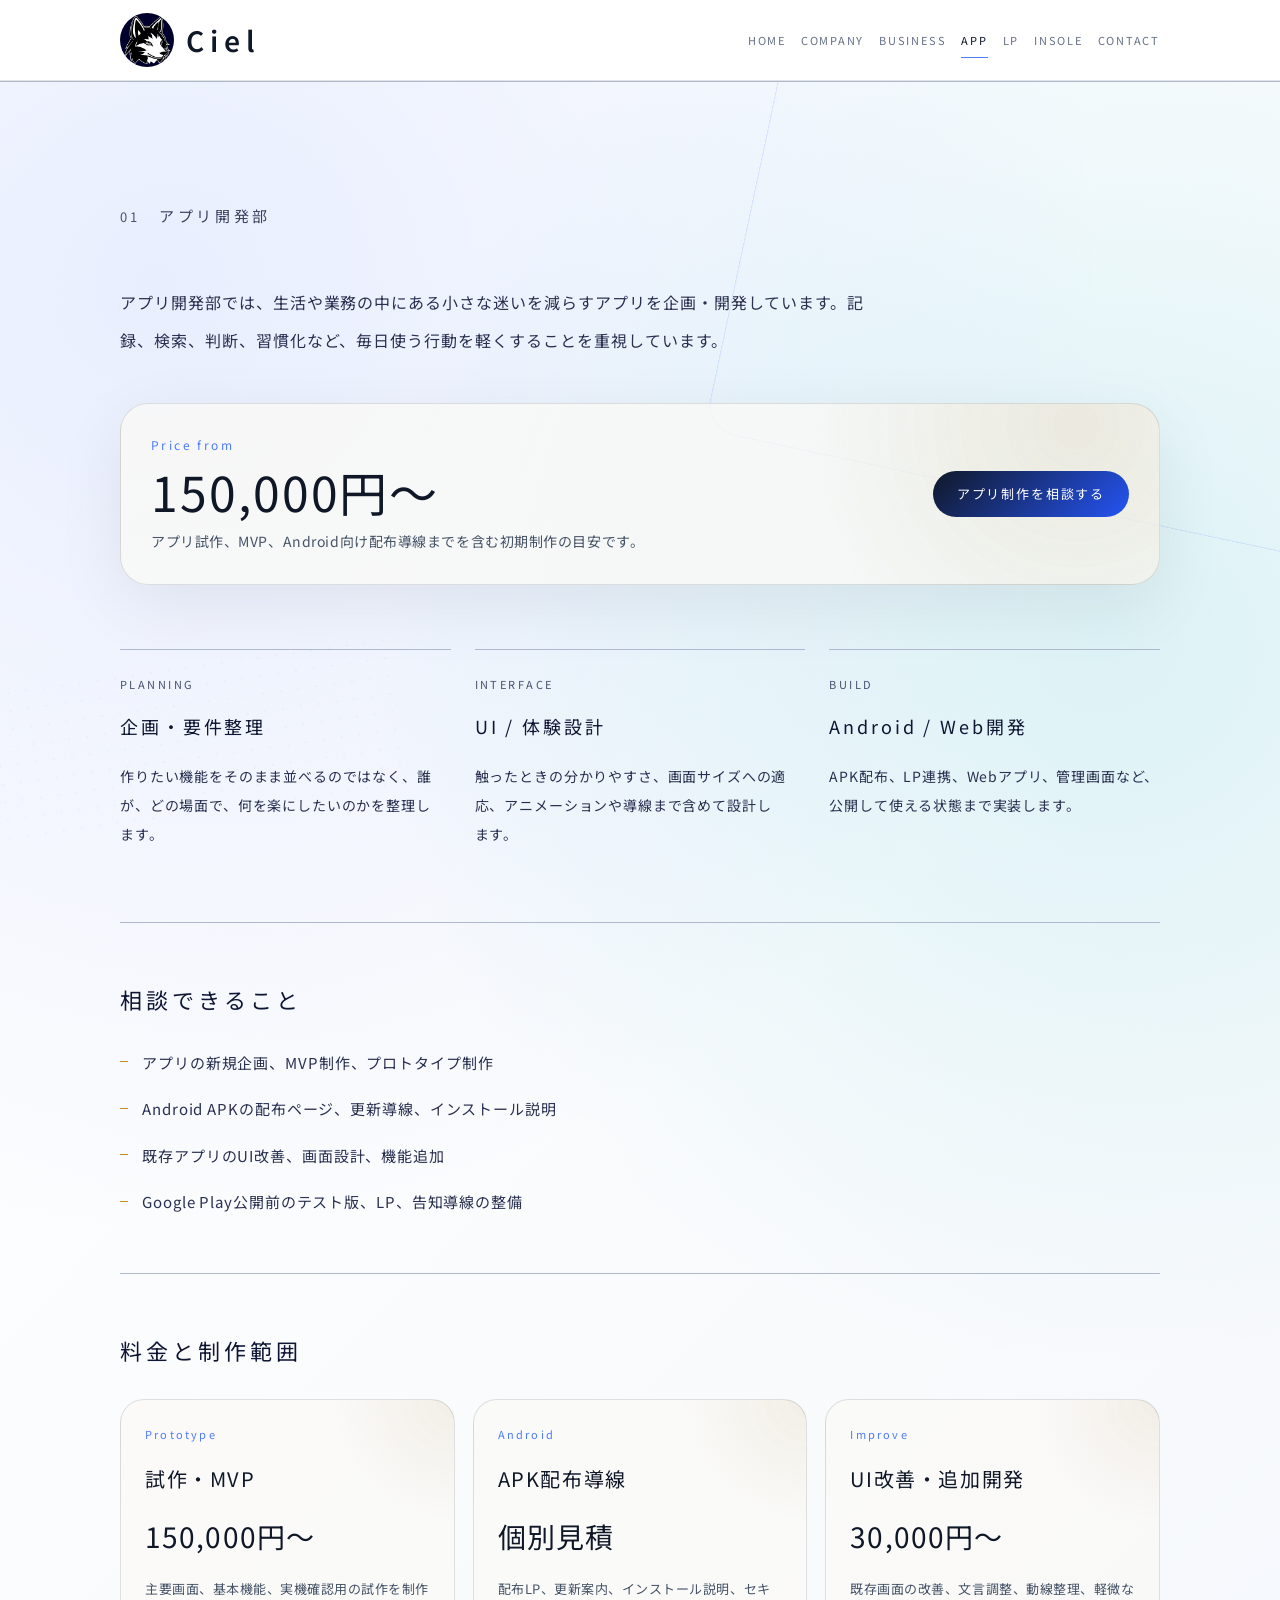
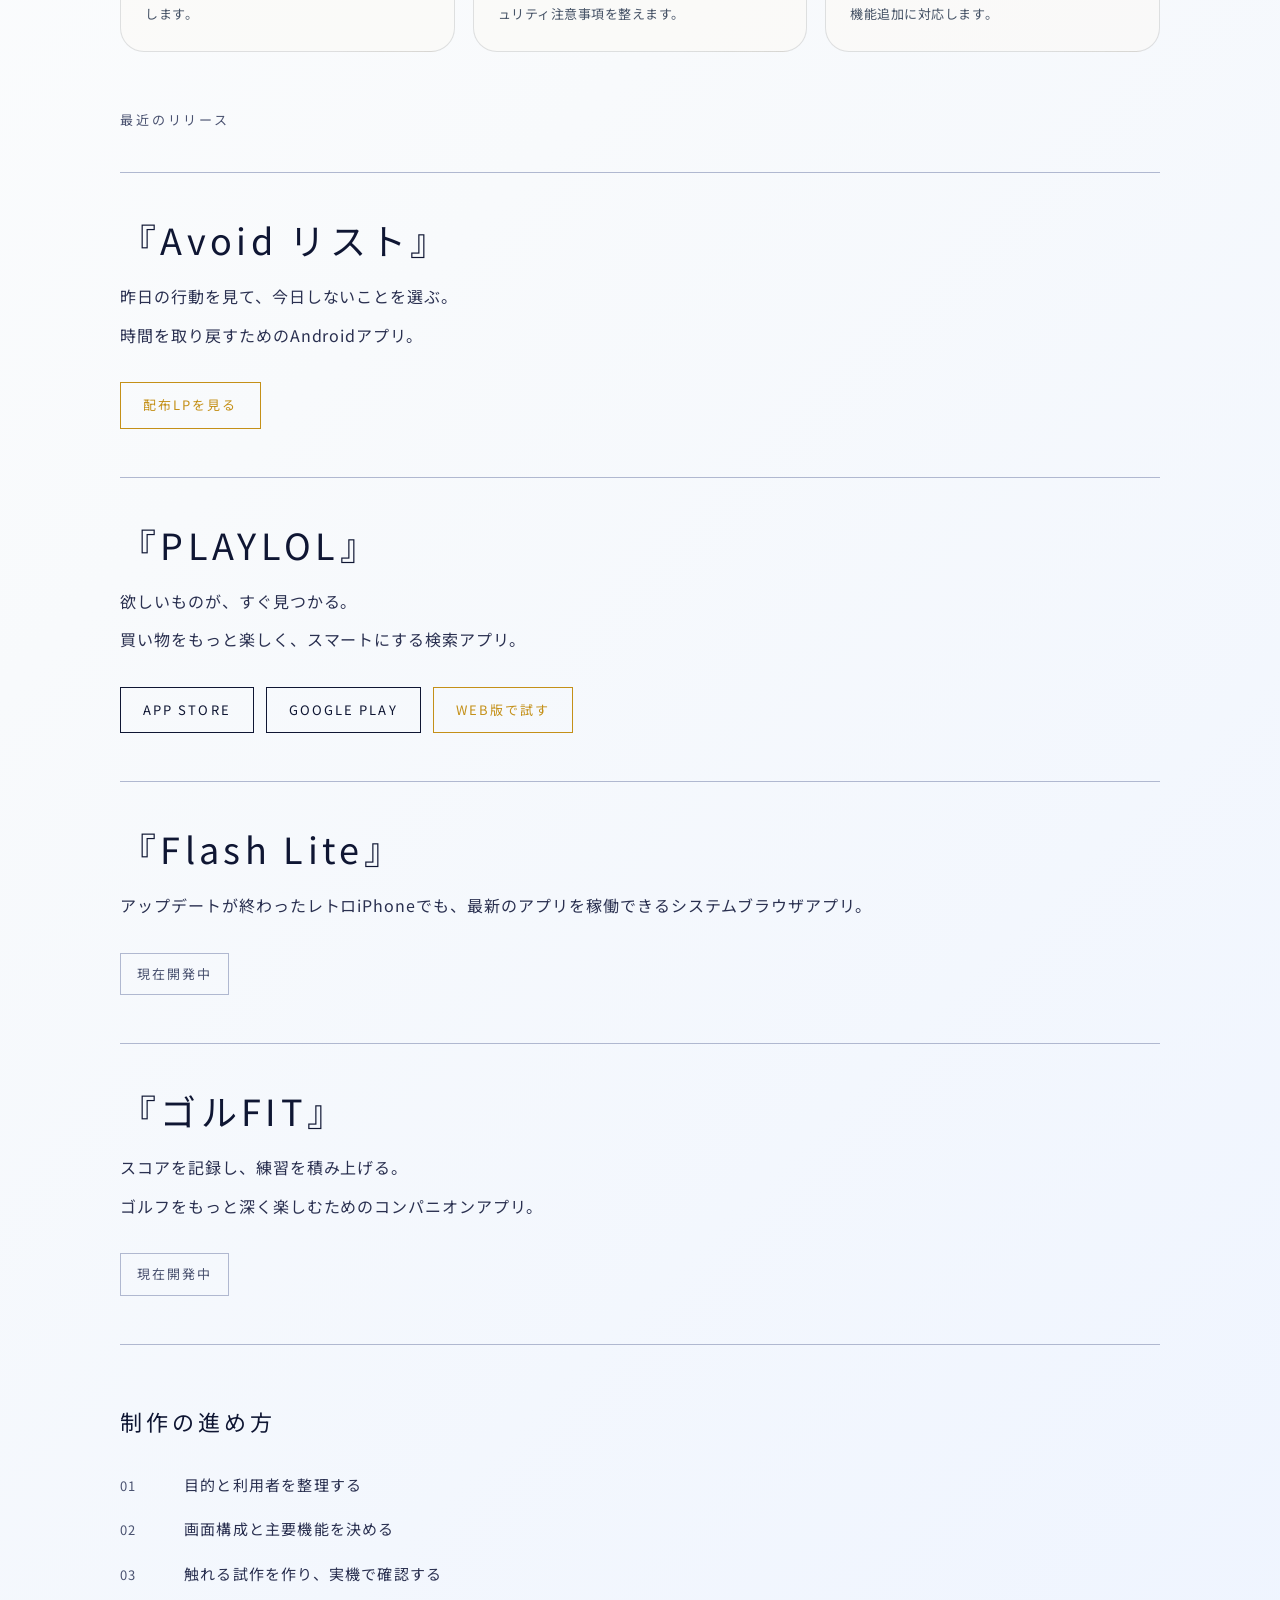
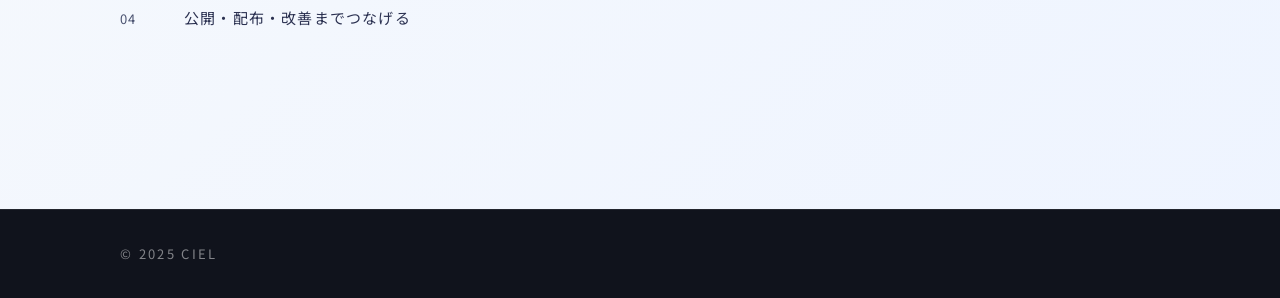
==== commit 1b347032: "Update Ciel website design and cache version" ====
--- a/apps.html
+++ b/apps.html
@@ -11,23 +11,23 @@
     gtag('js', new Date());
     gtag('config', 'G-8QBFLTQLYT');
   </script>
-  <meta name="description" content="株式会社シエルのアプリ開発部。企画、UI設計、Androidアプリ、Webアプリ、公開後の改善まで対応します。" />
+  <meta name="description" content="株式会社シエルのアプリ開発部。企画、UI設計、Androidアプリ、Webアプリ、公開後の改善まで対応。アプリ試作・MVP制作は150,000円から。" />
   <meta name="robots" content="index, follow" />
   <link rel="canonical" href="https://cielsaloon.com/apps.html" />
   <meta property="og:title" content="アプリ開発部 — Ciel | 株式会社シエル" />
-  <meta property="og:description" content="株式会社シエルのアプリ開発部。企画、UI設計、Androidアプリ、Webアプリ、公開後の改善まで対応します。" />
+  <meta property="og:description" content="株式会社シエルのアプリ開発部。企画、UI設計、Androidアプリ、Webアプリ、公開後の改善まで対応。アプリ試作・MVP制作は150,000円から。" />
   <meta property="og:type" content="website" />
   <meta property="og:url" content="https://cielsaloon.com/apps.html" />
   <meta property="og:site_name" content="Ciel | 株式会社シエル" />
   <meta property="og:image" content="https://cielsaloon.com/symbol.png" />
   <meta name="twitter:card" content="summary" />
   <meta name="twitter:title" content="アプリ開発部 — Ciel | 株式会社シエル" />
-  <meta name="twitter:description" content="株式会社シエルのアプリ開発部。企画、UI設計、Androidアプリ、Webアプリ、公開後の改善まで対応します。" />
+  <meta name="twitter:description" content="株式会社シエルのアプリ開発部。企画、UI設計、Androidアプリ、Webアプリ、公開後の改善まで対応。アプリ試作・MVP制作は150,000円から。" />
   <meta name="twitter:image" content="https://cielsaloon.com/symbol.png" />
   <link rel="preconnect" href="https://fonts.googleapis.com" />
   <link rel="preconnect" href="https://fonts.gstatic.com" crossorigin />
   <link href="https://fonts.googleapis.com/css2?family=Cinzel:wght@400;600;700&family=Playfair+Display:ital,wght@1,400&family=Noto+Sans+JP:wght@300;400&display=swap" rel="stylesheet" />
-  <link rel="stylesheet" href="style.css" />
+  <link rel="stylesheet" href="style.css?v=202606021035" />
   <script type="application/ld+json">
   {
     "@context": "https://schema.org",
@@ -40,7 +40,15 @@
       "url": "https://cielsaloon.com/"
     },
     "areaServed": "JP",
-    "url": "https://cielsaloon.com/apps.html"
+    "url": "https://cielsaloon.com/apps.html",
+    "offers": {
+      "@type": "Offer",
+      "priceCurrency": "JPY",
+      "priceSpecification": {
+        "@type": "PriceSpecification",
+        "minPrice": 150000
+      }
+    }
   }
   </script>
 </head>
@@ -54,6 +62,7 @@
         <span class="logo-wordmark">Ciel</span>
       </a>
       <nav>
+        <a href="index.html">Home</a>
         <a href="company.html">Company</a>
         <a href="business.html">Business</a>
         <a href="apps.html" class="nav-active">App</a>
@@ -74,6 +83,15 @@
       </div>
 
       <p class="division-overview fade-up">アプリ開発部では、生活や業務の中にある小さな迷いを減らすアプリを企画・開発しています。記録、検索、判断、習慣化など、毎日使う行動を軽くすることを重視しています。</p>
+
+      <div class="page-cta-band fade-up">
+        <div>
+          <span>Price from</span>
+          <strong>150,000円〜</strong>
+          <p>アプリ試作、MVP、Android向け配布導線までを含む初期制作の目安です。</p>
+        </div>
+        <a href="contact.html" class="primary-link">アプリ制作を相談する</a>
+      </div>
 
       <div class="service-grid fade-up">
         <article class="service-card">
@@ -103,6 +121,30 @@
         </ul>
       </section>
 
+      <section class="service-section fade-up">
+        <h2 class="service-title">料金と制作範囲</h2>
+        <div class="service-price-list">
+          <article>
+            <span>Prototype</span>
+            <h3>試作・MVP</h3>
+            <strong>150,000円〜</strong>
+            <p>主要画面、基本機能、実機確認用の試作を制作します。</p>
+          </article>
+          <article>
+            <span>Android</span>
+            <h3>APK配布導線</h3>
+            <strong>個別見積</strong>
+            <p>配布LP、更新案内、インストール説明、セキュリティ注意事項を整えます。</p>
+          </article>
+          <article>
+            <span>Improve</span>
+            <h3>UI改善・追加開発</h3>
+            <strong>30,000円〜</strong>
+            <p>既存画面の改善、文言調整、動線整理、軽微な機能追加に対応します。</p>
+          </article>
+        </div>
+      </section>
+
       <p class="releases-label fade-up">最近のリリース</p>
 
       <div class="app-item fade-up">
--- a/style.css
+++ b/style.css
@@ -4,18 +4,76 @@
   box-sizing: border-box;
 }
 
+:root {
+  --ink: #101828;
+  --ink-soft: #475467;
+  --night: #111827;
+  --night-2: #1f2937;
+  --paper: #f8fafc;
+  --paper-2: #ffffff;
+  --mist: #eef4ff;
+  --line: rgba(16, 24, 40, 0.12);
+  --line-strong: rgba(16, 24, 40, 0.24);
+  --gold: #4f7cff;
+  --gold-soft: rgba(79, 124, 255, 0.18);
+  --blue-grey: #667085;
+  --cyan: #12b3c7;
+  --violet: #7c5cff;
+}
+
 body {
   font-family: 'Noto Sans JP', 'Helvetica Neue', Arial, sans-serif;
   font-weight: 400;
-  color: #10131c;
+  color: var(--ink);
   line-height: 1.9;
   background:
-    radial-gradient(circle at 12% 8%, rgba(15, 22, 51, 0.08), transparent 28%),
-    linear-gradient(135deg, #f7f7f4 0%, #ffffff 52%, #eef1f5 100%);
+    radial-gradient(circle at 12% 8%, rgba(79, 124, 255, 0.12), transparent 28%),
+    radial-gradient(circle at 86% 18%, rgba(18, 179, 199, 0.13), transparent 24%),
+    linear-gradient(135deg, #ffffff 0%, var(--paper) 48%, var(--mist) 100%);
   -webkit-font-smoothing: antialiased;
   position: relative;
   isolation: isolate;
   overflow-x: hidden;
+}
+
+body::before,
+body::after {
+  content: "";
+  position: fixed;
+  pointer-events: none;
+  z-index: -2;
+}
+
+body::before {
+  inset: -18vh -12vw auto auto;
+  width: min(52vw, 760px);
+  aspect-ratio: 1;
+  border: 1px solid rgba(79,124,255,0.14);
+  border-radius: 32px;
+  transform: rotate(12deg);
+  animation: ambientFrame 22s ease-in-out infinite;
+}
+
+body::after {
+  left: -12vw;
+  bottom: 8vh;
+  width: min(44vw, 620px);
+  height: 160px;
+  background-image: radial-gradient(rgba(79,124,255,0.22) 1px, transparent 1px);
+  background-size: 18px 18px;
+  opacity: 0.22;
+  transform: rotate(-8deg);
+  animation: ambientDots 18s ease-in-out infinite;
+}
+
+@keyframes ambientFrame {
+  0%, 100% { transform: translate3d(0,0,0) rotate(12deg); border-radius: 34%; }
+  50% { transform: translate3d(-26px, 18px, 0) rotate(17deg); border-radius: 42%; }
+}
+
+@keyframes ambientDots {
+  0%, 100% { transform: translate3d(0,0,0) rotate(-8deg); opacity: 0.18; }
+  50% { transform: translate3d(28px,-16px,0) rotate(-4deg); opacity: 0.28; }
 }
 
 .container {
@@ -60,7 +118,7 @@
 .opening-bg {
   position: absolute;
   inset: 0;
-  background: #0f1633;
+  background: var(--night);
   animation: bgFade 0.6s cubic-bezier(0.76, 0, 0.24, 1) 2.5s forwards;
 }
 
@@ -81,7 +139,7 @@
 .opening-line-bottom {
   width: 0;
   height: 1px;
-  background: #c49018;
+  background: var(--gold);
 }
 
 .opening-line-top {
@@ -136,6 +194,7 @@
   display: flex;
   align-items: center;
   gap: 12px;
+  position: relative;
 }
 
 .logo-symbol {
@@ -145,6 +204,33 @@
   object-fit: cover;
   object-position: center 15%;
   transform: scaleX(-1);
+  animation: logoFloat 6s ease-in-out infinite;
+}
+
+.logo-lockup::after {
+  content: "";
+  position: absolute;
+  left: -7px;
+  top: -7px;
+  width: 68px;
+  height: 68px;
+  border: 1px solid rgba(16,19,28,0.12);
+  border-radius: 50%;
+  transform: scale(0.82);
+  opacity: 0;
+  pointer-events: none;
+  animation: logoRing 4.8s ease-in-out infinite;
+}
+
+@keyframes logoFloat {
+  0%, 100% { transform: scaleX(-1) translateY(0); }
+  50% { transform: scaleX(-1) translateY(-3px); }
+}
+
+@keyframes logoRing {
+  0%, 70%, 100% { opacity: 0; transform: scale(0.82); }
+  20% { opacity: 1; transform: scale(1); }
+  55% { opacity: 0; transform: scale(1.18); }
 }
 
 .opening-sub {
@@ -179,9 +265,9 @@
    ヘッダー
 ━━━━━━━━━━━━━━━━━━━━ */
 header {
-  background: rgba(247,247,244,0.88);
+  background: rgba(255, 255, 255, 0.82);
   backdrop-filter: blur(16px);
-  border-bottom: 1px solid rgba(16,19,28,0.12);
+  border-bottom: 1px solid var(--line);
   position: sticky;
   top: 0;
   z-index: 100;
@@ -200,28 +286,47 @@
 
 nav {
   display: flex;
-  gap: 18px;
+  gap: 15px;
 }
 
 nav a {
-  color: #4c5260;
+  color: var(--blue-grey);
   text-decoration: none;
-  font-size: 12px;
-  letter-spacing: 0.18em;
+  font-size: 11px;
+  letter-spacing: 0.16em;
   text-transform: uppercase;
   transition: color 0.4s;
+  position: relative;
 }
 
 nav a:hover,
 nav a.nav-active {
-  color: #10131c;
+  color: var(--ink);
+}
+
+nav a::after {
+  content: "";
+  position: absolute;
+  left: 0;
+  right: 0;
+  bottom: -8px;
+  height: 1px;
+  background: var(--gold);
+  transform: scaleX(0);
+  transform-origin: left;
+  transition: transform 0.32s cubic-bezier(0.16, 1, 0.3, 1);
+}
+
+nav a:hover::after,
+nav a.nav-active::after {
+  transform: scaleX(1);
 }
 
 .logo-wordmark {
-  font-family: 'Cinzel', Georgia, serif;
+  font-family: 'Outfit', 'Noto Sans JP', sans-serif;
   font-weight: 600;
   font-size: 28px;
-  color: #10131c;
+  color: var(--ink);
   letter-spacing: 0.22em;
   line-height: 1;
 }
@@ -238,18 +343,21 @@
   overflow: hidden;
 }
 
-.home-directory {
-  border-top: 1px solid rgba(16,19,28,0.12);
+.home-directory,
+.home-services {
+  border-top: 1px solid var(--line);
   padding: 72px 0 92px;
-  background: rgba(255,255,255,0.42);
+  background:
+    radial-gradient(circle at 12% 12%, rgba(79,124,255,0.08), transparent 26%),
+    rgba(255,255,255,0.74);
 }
 
 .page-hero {
   padding: 92px 0 56px;
-  border-bottom: 1px solid rgba(16,19,28,0.12);
+  border-bottom: 1px solid var(--line);
   background:
-    radial-gradient(circle at 86% 20%, rgba(16,19,28,0.08), transparent 24%),
-    rgba(255,255,255,0.34);
+    radial-gradient(circle at 86% 20%, rgba(79,124,255,0.1), transparent 24%),
+    rgba(255,255,255,0.52);
 }
 
 .page-hero .section-heading {
@@ -271,8 +379,8 @@
   inset: 34px 4vw auto auto;
   width: min(46vw, 560px);
   aspect-ratio: 1;
-  border: 1px solid rgba(16,19,28,0.12);
-  border-radius: 48px;
+  border: 1px solid var(--line);
+  border-radius: 32px;
   transform: rotate(14deg);
 }
 
@@ -281,7 +389,7 @@
   bottom: 12vh;
   width: 260px;
   height: 120px;
-  background-image: radial-gradient(rgba(16,19,28,0.24) 1.2px, transparent 1.2px);
+  background-image: radial-gradient(rgba(79,124,255,0.26) 1.2px, transparent 1.2px);
   background-size: 18px 18px;
   opacity: 0.28;
 }
@@ -299,7 +407,7 @@
   display: inline-flex;
   align-items: center;
   gap: 10px;
-  color: #4c5260;
+  color: var(--blue-grey);
   font-size: 12px;
   letter-spacing: 0.2em;
   text-transform: uppercase;
@@ -311,26 +419,35 @@
   width: 8px;
   height: 8px;
   border-radius: 50%;
-  background: #10131c;
-  box-shadow: 0 0 0 6px rgba(16,19,28,0.08);
+  background: var(--gold);
+  box-shadow: 0 0 0 6px rgba(79,124,255,0.12);
 }
 
 .hero-copy h1 {
-  font-family: 'Cinzel', Georgia, serif;
+  font-family: 'Outfit', 'Noto Sans JP', sans-serif;
   font-weight: 600;
   font-size: clamp(74px, 12vw, 152px);
   letter-spacing: 0.12em;
-  color: #10131c;
+  color: var(--ink);
   line-height: 0.92;
 }
 
 .hero-lead {
   max-width: 620px;
   margin-top: 32px;
-  color: #2f3440;
+  color: var(--ink-soft);
   font-size: clamp(18px, 2vw, 24px);
   line-height: 2;
   letter-spacing: 0.06em;
+}
+
+.hero-lead,
+.section-heading p,
+.method-copy p,
+.service-card p,
+.service-tile p,
+.feature-card p {
+  text-wrap: pretty;
 }
 
 .hero-actions {
@@ -355,14 +472,14 @@
 }
 
 .primary-link {
-  background: #10131c;
-  color: #ffffff;
+  background: linear-gradient(135deg, var(--ink), #2554f4);
+  color: var(--paper-2);
 }
 
 .secondary-link {
-  color: #10131c;
-  border: 1px solid rgba(16,19,28,0.18);
-  background: rgba(255,255,255,0.45);
+  color: var(--ink);
+  border: 1px solid var(--line-strong);
+  background: rgba(255,255,255,0.72);
 }
 
 .primary-link:hover,
@@ -371,11 +488,11 @@
 }
 
 .hero-panel {
-  background: #10131c;
-  color: #f7f7f4;
+  background: linear-gradient(145deg, #111827, #1d2939);
+  color: var(--paper);
   border-radius: 34px;
   padding: 28px;
-  box-shadow: 0 28px 80px rgba(16,19,28,0.18);
+  box-shadow: 0 28px 80px rgba(8,17,29,0.2);
   position: relative;
   overflow: hidden;
 }
@@ -410,8 +527,8 @@
   margin: -18px -14px 18px;
   border-radius: 26px;
   background:
-    radial-gradient(circle at 18% 22%, rgba(196,144,24,0.22), transparent 28%),
-    linear-gradient(140deg, rgba(255,255,255,0.96), rgba(242,240,234,0.82));
+    radial-gradient(circle at 18% 22%, var(--gold-soft), transparent 28%),
+    linear-gradient(140deg, rgba(251,250,246,0.96), rgba(232,237,241,0.76));
   overflow: hidden;
   box-shadow: inset 0 0 0 1px rgba(16,19,28,0.06);
 }
@@ -422,6 +539,295 @@
   width: min(112%, 520px);
   transform: translate(-50%, -49%);
   animation: illustrationDrift 8s ease-in-out infinite;
+}
+
+.hero-studio {
+  min-height: 520px;
+  display: grid;
+  align-content: space-between;
+  padding: 34px;
+  background:
+    radial-gradient(circle at 82% 16%, rgba(79,124,255,0.24), transparent 24%),
+    radial-gradient(circle at 30% 74%, rgba(18,179,199,0.16), transparent 24%),
+    linear-gradient(145deg, rgba(17,24,39,0.98), rgba(29,41,57,0.95)),
+    var(--night);
+}
+
+
+.studio-copy {
+  position: relative;
+  z-index: 1;
+  margin-top: 26px;
+}
+
+.studio-copy span {
+  display: block;
+  color: rgba(247,247,244,0.54);
+  font-family: 'Outfit', 'Noto Sans JP', sans-serif;
+  font-size: 12px;
+  letter-spacing: 0.22em;
+  text-transform: uppercase;
+  margin-bottom: 10px;
+}
+
+.studio-copy strong {
+  display: block;
+  font-family: 'Outfit', 'Noto Sans JP', sans-serif;
+  font-size: clamp(28px, 3vw, 42px);
+  font-weight: 400;
+  letter-spacing: 0.08em;
+  line-height: 1.2;
+}
+
+.studio-copy p {
+  max-width: 360px;
+  margin-top: 18px;
+  color: rgba(247,247,244,0.7);
+  font-size: 14px;
+  letter-spacing: 0.06em;
+}
+
+.studio-lines {
+  position: absolute;
+  inset: 0;
+  overflow: hidden;
+  pointer-events: none;
+}
+
+.studio-lines span {
+  position: absolute;
+  height: 1px;
+  width: 62%;
+  background: rgba(247,247,244,0.14);
+  transform: rotate(-18deg);
+}
+
+.studio-lines span:nth-child(1) { right: -20%; top: 22%; }
+.studio-lines span:nth-child(2) { left: -26%; top: 48%; }
+.studio-lines span:nth-child(3) { right: -18%; bottom: 24%; }
+.studio-lines span:nth-child(4) { left: 14%; bottom: 9%; width: 34%; }
+
+.brand-flow {
+  padding: 86px 0 96px;
+  background:
+    radial-gradient(circle at 18% 28%, rgba(79,124,255,0.13), transparent 24%),
+    radial-gradient(circle at 76% 18%, rgba(18,179,199,0.16), transparent 22%),
+    linear-gradient(135deg, rgba(17,24,39,0.98), rgba(29,41,57,0.96)),
+    var(--night);
+  color: var(--paper);
+  overflow: hidden;
+}
+
+.brand-flow-inner {
+  display: grid;
+  grid-template-columns: minmax(0, 0.82fr) minmax(500px, 1fr);
+  gap: 64px;
+  align-items: center;
+}
+
+.brand-flow-copy h2 {
+  font-family: 'Outfit', 'Noto Sans JP', sans-serif;
+  font-size: clamp(34px, 4.25vw, 58px);
+  font-weight: 400;
+  letter-spacing: 0.01em;
+  line-height: 1.18;
+}
+
+.brand-flow-copy h2 span {
+  display: block;
+  white-space: nowrap;
+  max-width: 100%;
+}
+
+.brand-flow-copy h2 span + span {
+  margin-top: 0.08em;
+}
+
+.brand-flow-copy p {
+  max-width: 620px;
+  margin-top: 28px;
+  color: rgba(245,242,234,0.68);
+  letter-spacing: 0.02em;
+  line-height: 1.85;
+}
+
+.brand-flow .section-kicker {
+  color: rgba(125,166,255,0.78);
+}
+
+.flow-stage {
+  position: relative;
+  min-height: 520px;
+  border: 1px solid rgba(245,242,234,0.16);
+  border-radius: 42px;
+  background:
+    linear-gradient(135deg, rgba(245,242,234,0.04), rgba(245,242,234,0.015)),
+    rgba(251,250,246,0.018);
+  overflow: hidden;
+  perspective: 1000px;
+  box-shadow: 0 34px 90px rgba(0,0,0,0.22);
+}
+
+.flow-stage::before,
+.flow-stage::after {
+  content: "";
+  position: absolute;
+  pointer-events: none;
+}
+
+.flow-stage::before {
+  inset: 18%;
+  border: 1px solid rgba(79,124,255,0.28);
+  border-radius: 50%;
+  animation: flowOrbit 18s linear infinite;
+}
+
+.flow-stage::after {
+  left: 14%;
+  right: 14%;
+  top: 50%;
+  height: 1px;
+  background: linear-gradient(90deg, transparent, rgba(18,179,199,0.5), transparent);
+  transform: rotate(-12deg);
+}
+
+.flow-grid {
+  position: absolute;
+  inset: 0;
+  background-image:
+    radial-gradient(rgba(245,242,234,0.24) 1.4px, transparent 1.4px),
+    linear-gradient(120deg, transparent 0 48%, rgba(79,124,255,0.12) 48% 48.2%, transparent 48.2% 100%);
+  background-size: 26px 26px, 100% 100%;
+  mask-image: radial-gradient(circle at 62% 36%, #000 0 38%, transparent 66%);
+  opacity: 0.46;
+  animation: gridDrift 16s ease-in-out infinite;
+}
+
+.flow-line {
+  position: absolute;
+  height: 1px;
+  background: rgba(79,124,255,0.32);
+  transform-origin: left;
+}
+
+.flow-line-a {
+  left: 10%;
+  top: 34%;
+  width: 76%;
+  transform: rotate(17deg);
+  animation: linePulse 5.8s ease-in-out infinite;
+}
+
+.flow-line-b {
+  left: 12%;
+  bottom: 27%;
+  width: 72%;
+  transform: rotate(-20deg);
+  animation: linePulse 6.4s ease-in-out infinite reverse;
+}
+
+.flow-node {
+  position: absolute;
+  display: grid;
+  align-content: center;
+  justify-items: center;
+  border: 1px solid rgba(245,242,234,0.26);
+  background: rgba(8,17,29,0.86);
+  backdrop-filter: blur(14px);
+  color: var(--paper);
+  border-radius: 28px;
+  transform-style: preserve-3d;
+  box-shadow: 0 28px 72px rgba(0,0,0,0.22);
+}
+
+.flow-node span {
+  font-family: 'Outfit', 'Noto Sans JP', sans-serif;
+  font-size: 12px;
+  letter-spacing: 0.18em;
+  color: rgba(125,166,255,0.72);
+}
+
+.flow-node strong {
+  margin-top: 10px;
+  font-family: 'Outfit', 'Noto Sans JP', sans-serif;
+  font-size: 26px;
+  font-weight: 400;
+  letter-spacing: 0.08em;
+}
+
+.flow-node-main {
+  left: 50%;
+  top: 50%;
+  width: 210px;
+  height: 210px;
+  border-radius: 50%;
+  transform: translate(-50%, -50%);
+  animation: mainNode 7s ease-in-out infinite;
+}
+
+.flow-node-main strong {
+  font-size: 42px;
+}
+
+.flow-node-app {
+  left: 9%;
+  top: 12%;
+  width: 150px;
+  height: 118px;
+  animation: sideNodeA 8s ease-in-out infinite;
+}
+
+.flow-node-lp {
+  right: 10%;
+  top: 14%;
+  width: 170px;
+  height: 132px;
+  animation: sideNodeB 8.5s ease-in-out infinite;
+}
+
+.flow-node-ai {
+  left: 13%;
+  bottom: 13%;
+  width: 168px;
+  height: 132px;
+  animation: sideNodeB 9s ease-in-out infinite reverse;
+}
+
+.flow-node-insole {
+  right: 12%;
+  bottom: 12%;
+  width: 180px;
+  height: 132px;
+  animation: sideNodeA 9.5s ease-in-out infinite reverse;
+}
+
+@keyframes flowOrbit {
+  to { transform: rotate(360deg); }
+}
+
+@keyframes gridDrift {
+  0%, 100% { transform: translate3d(0,0,0); opacity: 0.38; }
+  50% { transform: translate3d(-18px, 12px, 0); opacity: 0.58; }
+}
+
+@keyframes linePulse {
+  0%, 100% { opacity: 0.18; clip-path: inset(0 70% 0 0); }
+  50% { opacity: 0.72; clip-path: inset(0 0 0 0); }
+}
+
+@keyframes mainNode {
+  0%, 100% { transform: translate(-50%, -50%) translateZ(0) scale(1); }
+  50% { transform: translate(-50%, -54%) translateZ(36px) scale(1.04); }
+}
+
+@keyframes sideNodeA {
+  0%, 100% { transform: translate3d(0,0,0) rotateX(0deg); }
+  50% { transform: translate3d(10px,-16px,42px) rotateX(4deg); }
+}
+
+@keyframes sideNodeB {
+  0%, 100% { transform: translate3d(0,0,0) rotateY(0deg); }
+  50% { transform: translate3d(-12px,14px,32px) rotateY(-4deg); }
 }
 
 @keyframes panelOrbit {
@@ -475,13 +881,13 @@
 }
 
 .signal-board span {
-  font-family: 'Cinzel', Georgia, serif;
+  font-family: 'Outfit', 'Noto Sans JP', sans-serif;
   color: rgba(247,247,244,0.46);
   font-size: 13px;
 }
 
 .signal-board strong {
-  font-family: 'Cinzel', Georgia, serif;
+  font-family: 'Outfit', 'Noto Sans JP', sans-serif;
   font-size: 20px;
   letter-spacing: 0.08em;
 }
@@ -490,6 +896,15 @@
   color: rgba(247,247,244,0.7);
   font-size: 12px;
   letter-spacing: 0.06em;
+}
+
+.page-lead {
+  max-width: 720px;
+  margin-top: 22px;
+  color: #3f4552;
+  font-size: 16px;
+  letter-spacing: 0.06em;
+  line-height: 2;
 }
 
 /* ━━━━━━━━━━━━━━━━━━━━
@@ -501,7 +916,7 @@
 
 .section-kicker {
   display: block;
-  font-family: 'Cinzel', Georgia, serif;
+  font-family: 'Outfit', 'Noto Sans JP', sans-serif;
   font-size: 12px;
   letter-spacing: 0.24em;
   color: #5a6070;
@@ -511,7 +926,7 @@
 
 .section-heading h1,
 .section-heading h2 {
-  font-family: 'Cinzel', Georgia, serif;
+  font-family: 'Outfit', 'Noto Sans JP', sans-serif;
   font-size: clamp(34px, 5vw, 56px);
   font-weight: 400;
   letter-spacing: 0.14em;
@@ -577,29 +992,52 @@
 ━━━━━━━━━━━━━━━━━━━━ */
 .divisions-index {
   border-top: 1px solid rgba(16,19,28,0.12);
-  padding: 80px 0;
+  padding: 74px 0 96px;
+}
+
+.divisions-index .container {
+  display: grid;
+  grid-template-columns: minmax(0, 0.92fr) minmax(360px, 0.78fr);
+  gap: 42px;
+  align-items: start;
 }
 
 .business-list {
   display: grid;
-  grid-template-columns: repeat(2, minmax(0, 1fr));
-  gap: 16px;
+  grid-template-columns: 1fr;
+  gap: 14px;
+  order: 1;
 }
 
 .business-visual {
-  max-width: 720px;
-  margin: -24px auto 48px;
-  border-radius: 42px;
+  width: 100%;
+  max-width: 460px;
+  aspect-ratio: 1.18;
+  margin: 0;
+  justify-self: end;
+  border-radius: 34px;
   overflow: hidden;
-  background: rgba(255,255,255,0.5);
+  background:
+    linear-gradient(135deg, rgba(255,255,255,0.82), rgba(241,242,238,0.48)),
+    rgba(255,255,255,0.5);
   border: 1px solid rgba(16,19,28,0.12);
-  box-shadow: 0 24px 80px rgba(16,19,28,0.08);
+  box-shadow: 0 22px 70px rgba(16,19,28,0.08);
+  order: 2;
+  display: grid;
+  place-items: center;
 }
 
 .business-visual img {
   display: block;
-  width: 100%;
-  animation: illustrationDrift 9s ease-in-out infinite;
+  width: 96%;
+  max-width: 96%;
+  margin: 0;
+  animation: businessVisualFloat 9s ease-in-out infinite;
+}
+
+@keyframes businessVisualFloat {
+  0%, 100% { transform: translateY(0) rotate(-0.8deg); }
+  50% { transform: translateY(-10px) rotate(0.8deg); }
 }
 
 .division-link {
@@ -607,10 +1045,10 @@
   grid-template-columns: minmax(0, 1fr) 28px;
   align-items: start;
   gap: 16px;
-  min-height: 210px;
-  padding: 28px;
-  border: 1px solid rgba(16,19,28,0.14);
-  border-radius: 26px;
+  min-height: 142px;
+  padding: 24px 26px;
+  border: 1px solid rgba(16,19,28,0.13);
+  border-radius: 22px;
   background: rgba(255,255,255,0.58);
   text-decoration: none;
   box-shadow: 0 18px 60px rgba(16,19,28,0.06);
@@ -648,7 +1086,7 @@
 }
 
 .division-link-num {
-  font-family: 'Cinzel', Georgia, serif;
+  font-family: 'Outfit', 'Noto Sans JP', sans-serif;
   font-size: 14px;
   letter-spacing: 0.2em;
   color: #5a6070;
@@ -656,7 +1094,7 @@
 }
 
 .division-link-name {
-  font-family: 'Cinzel', Georgia, serif;
+  font-family: 'Outfit', 'Noto Sans JP', sans-serif;
   font-size: 24px;
   letter-spacing: 0.1em;
   color: #10131c;
@@ -696,7 +1134,7 @@
 }
 
 .motion-copy h2 {
-  font-family: 'Cinzel', Georgia, serif;
+  font-family: 'Outfit', 'Noto Sans JP', sans-serif;
   font-size: clamp(32px, 5vw, 58px);
   font-weight: 400;
   letter-spacing: 0.1em;
@@ -735,7 +1173,7 @@
   border: 1px solid rgba(247,247,244,0.34);
   border-radius: 50%;
   color: rgba(247,247,244,0.86);
-  font-family: 'Cinzel', Georgia, serif;
+  font-family: 'Outfit', 'Noto Sans JP', sans-serif;
   letter-spacing: 0.1em;
   background: rgba(255,255,255,0.04);
   backdrop-filter: blur(10px);
@@ -750,6 +1188,560 @@
 @keyframes stepFloat {
   0%, 100% { transform: translate3d(0,0,0); }
   50% { transform: translate3d(0,-14px,0); }
+}
+
+.service-orbit {
+  display: grid;
+  grid-template-columns: repeat(4, minmax(0, 1fr));
+  gap: 18px;
+  border: 0;
+  border-radius: 0;
+  overflow: visible;
+  background: transparent;
+  box-shadow: none;
+}
+
+.service-tile {
+  --tile-accent: var(--gold);
+  min-height: 360px;
+  display: flex;
+  flex-direction: column;
+  justify-content: space-between;
+  color: var(--ink);
+  text-decoration: none;
+  padding: 34px 30px;
+  border: 1px solid rgba(31,43,62,0.12);
+  border-radius: 30px;
+  background:
+    linear-gradient(160deg, rgba(251,250,246,0.02), rgba(251,250,246,0.09)),
+    var(--night);
+  box-shadow: 0 26px 68px rgba(8,17,29,0.08);
+  position: relative;
+  overflow: hidden;
+  transition: transform 0.45s cubic-bezier(0.16, 1, 0.3, 1),
+              background 0.45s cubic-bezier(0.16, 1, 0.3, 1);
+}
+
+.service-tile::before {
+  content: "";
+  position: absolute;
+  right: -64px;
+  top: -64px;
+  width: 210px;
+  aspect-ratio: 1;
+  border: 1px solid color-mix(in srgb, var(--tile-accent) 46%, transparent);
+  border-radius: 50%;
+  opacity: 0.6;
+}
+
+.service-tile::after {
+  content: "";
+  position: absolute;
+  left: 30px;
+  right: 30px;
+  bottom: 102px;
+  width: auto;
+  height: 1px;
+  background: linear-gradient(90deg, var(--tile-accent), rgba(31,43,62,0.12));
+}
+
+.service-tile:nth-child(1) {
+  --tile-accent: #86a8d7;
+  background:
+    radial-gradient(circle at 84% 16%, rgba(134,168,215,0.34), transparent 30%),
+    linear-gradient(160deg, #f7f9fc, #dfe8f4);
+}
+
+.service-tile:nth-child(2) {
+  --tile-accent: #c5a45f;
+  background:
+    radial-gradient(circle at 88% 14%, rgba(197,164,95,0.32), transparent 32%),
+    linear-gradient(160deg, #fffaf0, #eee3c9);
+}
+
+.service-tile:nth-child(3) {
+  --tile-accent: #8fbda8;
+  background:
+    radial-gradient(circle at 86% 18%, rgba(143,189,168,0.34), transparent 32%),
+    linear-gradient(160deg, #f4fbf7, #dcece5);
+}
+
+.service-tile:nth-child(4) {
+  --tile-accent: #b39acb;
+  background:
+    radial-gradient(circle at 86% 18%, rgba(179,154,203,0.32), transparent 32%),
+    linear-gradient(160deg, #faf7ff, #e8dff1);
+}
+
+.service-tile:nth-child(2)::before {
+  border-radius: 28%;
+  transform: rotate(18deg);
+}
+
+.service-tile:nth-child(3)::before {
+  width: 180px;
+  right: -60px;
+  top: 12px;
+  border-radius: 0 0 0 60px;
+  border-top: 0;
+  border-right: 0;
+}
+
+.service-tile:nth-child(4)::before {
+  width: 220px;
+  right: -82px;
+  top: 38px;
+  border-radius: 50%;
+  border-style: dashed;
+}
+
+.service-tile:hover {
+  transform: translateY(-10px) scale(1.025);
+  z-index: 2;
+}
+
+.service-tile:hover::before {
+  animation: tileRing 1.8s ease-in-out infinite;
+}
+
+@keyframes tileRing {
+  0%, 100% { transform: scale(1) rotate(0deg); opacity: 1; }
+  50% { transform: scale(1.12) rotate(12deg); opacity: 0.52; }
+}
+
+.service-tile span {
+  font-family: 'Outfit', 'Noto Sans JP', sans-serif;
+  font-size: 13px;
+  letter-spacing: 0.2em;
+  color: color-mix(in srgb, var(--tile-accent) 72%, var(--ink));
+  position: relative;
+  z-index: 1;
+}
+
+.service-tile h3 {
+  margin-top: auto;
+  font-family: 'Outfit', 'Noto Sans JP', sans-serif;
+  font-size: clamp(30px, 3.2vw, 44px);
+  font-weight: 400;
+  letter-spacing: 0.06em;
+  line-height: 1.1;
+  position: relative;
+  z-index: 1;
+}
+
+.service-tile p {
+  margin-top: 18px;
+  color: var(--ink-soft);
+  font-size: 14px;
+  letter-spacing: 0.05em;
+  line-height: 1.9;
+  position: relative;
+  z-index: 1;
+}
+
+.home-method {
+  padding: 98px 0 110px;
+  background:
+    radial-gradient(circle at 82% 18%, rgba(79,124,255,0.16), transparent 24%),
+    radial-gradient(circle at 16% 74%, rgba(18,179,199,0.12), transparent 24%),
+    linear-gradient(135deg, rgba(17,24,39,0.96), rgba(29,41,57,0.94)),
+    var(--night);
+  color: var(--paper);
+  overflow: hidden;
+}
+
+.method-grid {
+  display: grid;
+  grid-template-columns: minmax(0, 0.86fr) minmax(420px, 1fr);
+  gap: 72px;
+  align-items: center;
+}
+
+.method-copy h2 {
+  font-family: 'Outfit', 'Noto Sans JP', sans-serif;
+  font-size: clamp(34px, 5vw, 62px);
+  font-weight: 400;
+  letter-spacing: 0.08em;
+  line-height: 1.45;
+}
+
+.method-copy h2 span {
+  display: block;
+  text-wrap: balance;
+}
+
+.hero-copy h1,
+.section-heading h1,
+.section-heading h2,
+.service-title,
+.method-copy h2 {
+  text-wrap: balance;
+}
+
+.method-copy p {
+  margin-top: 24px;
+  color: rgba(247,247,244,0.68);
+  letter-spacing: 0.06em;
+}
+
+.home-method .section-kicker {
+  color: rgba(125,166,255,0.72);
+}
+
+.method-board {
+  display: grid;
+  grid-template-columns: repeat(2, minmax(0, 1fr));
+  border: 1px solid rgba(245,242,234,0.16);
+  border-radius: 34px;
+  overflow: hidden;
+  background: rgba(255,255,255,0.04);
+}
+
+.method-board div {
+  min-height: 210px;
+  padding: 28px;
+  border-right: 1px solid rgba(245,242,234,0.12);
+  border-bottom: 1px solid rgba(245,242,234,0.12);
+  position: relative;
+}
+
+.method-board div:nth-child(even) {
+  border-right: 0;
+}
+
+.method-board div:nth-child(n+3) {
+  border-bottom: 0;
+}
+
+.method-board span {
+  display: block;
+  font-family: 'Outfit', 'Noto Sans JP', sans-serif;
+  color: rgba(125,166,255,0.66);
+  font-size: 13px;
+  letter-spacing: 0.18em;
+  margin-bottom: 44px;
+}
+
+.method-board strong {
+  display: block;
+  font-family: 'Outfit', 'Noto Sans JP', sans-serif;
+  font-size: 26px;
+  font-weight: 400;
+  letter-spacing: 0.1em;
+}
+
+.method-board p {
+  margin-top: 12px;
+  color: rgba(247,247,244,0.66);
+  font-size: 13px;
+  letter-spacing: 0.06em;
+}
+
+.business-intro {
+  padding: 78px 0 42px;
+  background: rgba(255,255,255,0.54);
+}
+
+.business-intro-grid {
+  display: grid;
+  grid-template-columns: minmax(0, 0.9fr) minmax(360px, 0.76fr);
+  gap: 58px;
+  align-items: center;
+}
+
+.business-intro-copy h2,
+.business-contact h2 {
+  font-family: 'Outfit', 'Noto Sans JP', sans-serif;
+  font-size: clamp(32px, 5vw, 56px);
+  font-weight: 400;
+  letter-spacing: 0.08em;
+  line-height: 1.45;
+  color: var(--ink);
+}
+
+.business-intro-copy p,
+.business-contact p {
+  margin-top: 22px;
+  color: var(--ink-soft);
+  letter-spacing: 0.06em;
+  line-height: 2.1;
+}
+
+.business-catalog {
+  padding: 70px 0 96px;
+}
+
+.business-cards {
+  display: grid;
+  grid-template-columns: repeat(2, minmax(0, 1fr));
+  gap: 22px;
+}
+
+.business-card {
+  border: 1px solid var(--line);
+  border-radius: 30px;
+  background: rgba(255,255,255,0.74);
+  overflow: hidden;
+  box-shadow: 0 22px 70px rgba(16,24,40,0.07);
+  transition: transform 0.36s cubic-bezier(0.16, 1, 0.3, 1), box-shadow 0.36s ease, border-color 0.36s ease;
+}
+
+.business-card:hover {
+  transform: translateY(-8px);
+  border-color: rgba(79,124,255,0.34);
+  box-shadow: 0 30px 86px rgba(16,24,40,0.12);
+}
+
+.business-card-main {
+  min-height: 270px;
+  display: grid;
+  align-content: end;
+  color: var(--ink);
+  text-decoration: none;
+  padding: 30px;
+  position: relative;
+  overflow: hidden;
+}
+
+.business-card-main::after {
+  content: "";
+  position: absolute;
+  left: -18%;
+  bottom: 24%;
+  width: 62%;
+  height: 1px;
+  background: rgba(79,124,255,0.32);
+  transform: rotate(-18deg);
+  transition: transform 0.55s cubic-bezier(0.16, 1, 0.3, 1), opacity 0.35s ease;
+}
+
+.business-card:hover .business-card-main::after {
+  transform: translateX(38px) rotate(-14deg);
+  opacity: 0.7;
+}
+
+.business-card-main::before {
+  content: "";
+  position: absolute;
+  right: -48px;
+  top: -48px;
+  width: 180px;
+  aspect-ratio: 1;
+  border: 1px solid rgba(79,124,255,0.28);
+  border-radius: 50%;
+}
+
+.business-card-main span {
+  position: absolute;
+  left: 30px;
+  top: 28px;
+  font-family: 'Outfit', 'Noto Sans JP', sans-serif;
+  color: #5a6070;
+  letter-spacing: 0.18em;
+}
+
+.business-card-main h2 {
+  font-family: 'Outfit', 'Noto Sans JP', sans-serif;
+  font-size: clamp(28px, 3.4vw, 46px);
+  font-weight: 400;
+  letter-spacing: 0.08em;
+  line-height: 1.25;
+}
+
+.business-card-main p {
+  max-width: 520px;
+  margin-top: 18px;
+  color: #3f4552;
+  font-size: 14px;
+  letter-spacing: 0.05em;
+  line-height: 1.9;
+}
+
+.business-card ul {
+  list-style: none;
+  display: grid;
+  gap: 0;
+  border-top: 1px solid rgba(16,19,28,0.12);
+}
+
+.business-card li {
+  padding: 16px 30px;
+  border-bottom: 1px solid rgba(16,19,28,0.1);
+  color: #3f4552;
+  font-size: 13px;
+  letter-spacing: 0.06em;
+}
+
+.business-card li:last-child {
+  border-bottom: 0;
+}
+
+.business-contact {
+  padding: 90px 0 110px;
+  background:
+    radial-gradient(circle at 86% 24%, rgba(255,255,255,0.08), transparent 26%),
+    #10131c;
+}
+
+.business-contact h2 {
+  max-width: 760px;
+  color: #f7f7f4;
+}
+
+.business-contact p {
+  max-width: 620px;
+  color: rgba(247,247,244,0.68);
+  margin-bottom: 30px;
+}
+
+.pricing-section {
+  padding: 90px 0 104px;
+  background: rgba(251,250,246,0.5);
+  border-top: 1px solid var(--line);
+}
+
+.pricing-grid {
+  display: grid;
+  grid-template-columns: repeat(4, minmax(0, 1fr));
+  gap: 18px;
+  margin-top: 44px;
+}
+
+.pricing-card {
+  min-height: 280px;
+  border: 1px solid var(--line);
+  border-radius: 28px;
+  padding: 26px;
+  background:
+    radial-gradient(circle at 100% 0%, rgba(183,154,99,0.12), transparent 28%),
+    rgba(251,250,246,0.7);
+  box-shadow: 0 18px 64px rgba(8,17,29,0.06);
+}
+
+.pricing-card span {
+  display: block;
+  font-family: 'Outfit', 'Noto Sans JP', sans-serif;
+  color: var(--gold);
+  font-size: 12px;
+  letter-spacing: 0.2em;
+  margin-bottom: 28px;
+}
+
+.pricing-card h3 {
+  font-family: 'Outfit', 'Noto Sans JP', sans-serif;
+  font-size: 22px;
+  font-weight: 400;
+  letter-spacing: 0.08em;
+  line-height: 1.35;
+}
+
+.pricing-card .price {
+  margin: 20px 0 18px;
+  font-family: 'Outfit', 'Noto Sans JP', sans-serif;
+  font-size: 30px;
+  color: var(--ink);
+  letter-spacing: 0.05em;
+  line-height: 1.2;
+}
+
+.pricing-card p:last-child {
+  color: var(--ink-soft);
+  font-size: 13px;
+  letter-spacing: 0.04em;
+  line-height: 1.9;
+}
+
+.seo-answer-section {
+  padding: 92px 0 102px;
+  background:
+    radial-gradient(circle at 78% 20%, rgba(183,154,99,0.1), transparent 24%),
+    linear-gradient(135deg, rgba(8,17,29,0.96), rgba(17,28,45,0.94));
+  color: var(--paper);
+}
+
+.answer-grid {
+  display: grid;
+  grid-template-columns: minmax(0, 0.9fr) minmax(360px, 0.7fr);
+  gap: 56px;
+  align-items: start;
+}
+
+.answer-copy h2 {
+  font-family: 'Outfit', 'Noto Sans JP', sans-serif;
+  font-size: clamp(32px, 5vw, 56px);
+  font-weight: 400;
+  letter-spacing: 0.08em;
+  line-height: 1.45;
+}
+
+.answer-copy p {
+  margin-top: 22px;
+  color: rgba(245,242,234,0.7);
+  letter-spacing: 0.06em;
+  line-height: 2;
+}
+
+.answer-list {
+  border: 1px solid rgba(245,242,234,0.16);
+  border-radius: 30px;
+  overflow: hidden;
+  background: rgba(251,250,246,0.035);
+}
+
+.answer-list div {
+  padding: 24px 28px;
+  border-bottom: 1px solid rgba(245,242,234,0.12);
+}
+
+.answer-list div:last-child {
+  border-bottom: 0;
+}
+
+.answer-list dt {
+  font-family: 'Outfit', 'Noto Sans JP', sans-serif;
+  color: var(--gold);
+  letter-spacing: 0.14em;
+  margin-bottom: 10px;
+}
+
+.answer-list dd {
+  color: rgba(245,242,234,0.72);
+  font-size: 14px;
+  letter-spacing: 0.04em;
+  line-height: 1.9;
+}
+
+.faq-section {
+  padding: 88px 0 108px;
+  border-top: 1px solid var(--line);
+}
+
+.faq-list {
+  display: grid;
+  gap: 14px;
+}
+
+.faq-list details {
+  border: 1px solid var(--line);
+  border-radius: 22px;
+  background: rgba(251,250,246,0.72);
+  padding: 0 24px;
+}
+
+.faq-list summary {
+  cursor: pointer;
+  padding: 22px 0;
+  font-weight: 500;
+  color: var(--ink);
+  letter-spacing: 0.05em;
+}
+
+.faq-list p {
+  padding: 0 0 24px;
+  color: var(--ink-soft);
+  font-size: 14px;
+  letter-spacing: 0.04em;
+  line-height: 1.9;
 }
 
 /* ━━━━━━━━━━━━━━━━━━━━
@@ -768,7 +1760,7 @@
 }
 
 .division-num {
-  font-family: 'Cinzel', Georgia, serif;
+  font-family: 'Outfit', 'Noto Sans JP', sans-serif;
   font-size: 13px;
   font-weight: 400;
   letter-spacing: 0.2em;
@@ -776,7 +1768,7 @@
 }
 
 .division-name {
-  font-family: 'Cinzel', Georgia, serif;
+  font-family: 'Outfit', 'Noto Sans JP', sans-serif;
   font-size: 15px;
   font-weight: 400;
   letter-spacing: 0.24em;
@@ -792,6 +1784,49 @@
   letter-spacing: 0.06em;
   line-height: 2.4;
   margin-bottom: 72px;
+}
+
+.page-cta-band {
+  display: flex;
+  align-items: center;
+  justify-content: space-between;
+  gap: 28px;
+  margin: -28px 0 64px;
+  padding: 30px;
+  border: 1px solid var(--line);
+  border-radius: 28px;
+  background:
+    radial-gradient(circle at 92% 12%, rgba(183,154,99,0.16), transparent 28%),
+    rgba(251,250,246,0.72);
+  box-shadow: 0 20px 70px rgba(8,17,29,0.07);
+}
+
+.page-cta-band span {
+  display: block;
+  font-family: 'Outfit', 'Noto Sans JP', sans-serif;
+  color: var(--gold);
+  font-size: 12px;
+  letter-spacing: 0.2em;
+  margin-bottom: 8px;
+}
+
+.page-cta-band strong {
+  display: block;
+  font-family: 'Outfit', 'Noto Sans JP', sans-serif;
+  color: var(--ink);
+  font-size: clamp(30px, 4vw, 48px);
+  font-weight: 400;
+  letter-spacing: 0.04em;
+  line-height: 1.1;
+}
+
+.page-cta-band p {
+  max-width: 640px;
+  margin-top: 10px;
+  color: var(--ink-soft);
+  font-size: 14px;
+  letter-spacing: 0.04em;
+  line-height: 1.9;
 }
 
 /* ━━━━━━━━━━━━━━━━━━━━
@@ -811,7 +1846,7 @@
 }
 
 .app-name {
-  font-family: 'Cinzel', Georgia, serif;
+  font-family: 'Outfit', 'Noto Sans JP', sans-serif;
   font-size: 36px;
   font-weight: 400;
   letter-spacing: 0.12em;
@@ -877,7 +1912,7 @@
    インソール事業部
 ━━━━━━━━━━━━━━━━━━━━ */
 .insole-catch {
-  font-family: 'Playfair Display', Georgia, serif;
+  font-family: 'Outfit', 'Noto Sans JP', sans-serif;
   font-size: clamp(36px, 5vw, 58px);
   font-weight: 400;
   letter-spacing: 0.04em;
@@ -907,7 +1942,7 @@
 
 .service-card span {
   display: block;
-  font-family: 'Cinzel', Georgia, serif;
+  font-family: 'Outfit', 'Noto Sans JP', sans-serif;
   font-size: 11px;
   letter-spacing: 0.22em;
   color: #4a5270;
@@ -916,7 +1951,7 @@
 }
 
 .service-card h2 {
-  font-family: 'Cinzel', Georgia, serif;
+  font-family: 'Outfit', 'Noto Sans JP', sans-serif;
   font-size: 18px;
   font-weight: 400;
   letter-spacing: 0.16em;
@@ -937,7 +1972,7 @@
 }
 
 .service-title {
-  font-family: 'Cinzel', Georgia, serif;
+  font-family: 'Outfit', 'Noto Sans JP', sans-serif;
   font-size: 22px;
   font-weight: 400;
   letter-spacing: 0.18em;
@@ -968,6 +2003,60 @@
   width: 8px;
   height: 1px;
   background: #c49018;
+}
+
+.service-price-list {
+  display: grid;
+  grid-template-columns: repeat(3, minmax(0, 1fr));
+  gap: 18px;
+}
+
+.service-price-list article {
+  min-height: 230px;
+  padding: 24px;
+  border: 1px solid var(--line);
+  border-radius: 24px;
+  background:
+    radial-gradient(circle at 100% 0%, rgba(183,154,99,0.12), transparent 30%),
+    rgba(251,250,246,0.68);
+}
+
+.service-price-list span {
+  display: block;
+  font-family: 'Outfit', 'Noto Sans JP', sans-serif;
+  color: var(--gold);
+  font-size: 11px;
+  letter-spacing: 0.2em;
+  margin-bottom: 20px;
+}
+
+.service-price-list h3 {
+  font-family: 'Outfit', 'Noto Sans JP', sans-serif;
+  font-size: 20px;
+  font-weight: 400;
+  letter-spacing: 0.08em;
+  line-height: 1.35;
+}
+
+.service-price-list strong {
+  display: block;
+  margin: 18px 0 14px;
+  font-family: 'Outfit', 'Noto Sans JP', sans-serif;
+  font-size: 28px;
+  font-weight: 400;
+  color: var(--ink);
+  letter-spacing: 0.04em;
+}
+
+.service-price-list p {
+  color: var(--ink-soft);
+  font-size: 13px;
+  letter-spacing: 0.04em;
+  line-height: 1.9;
+}
+
+.service-cta {
+  padding-bottom: 0;
 }
 
 .process-list {
@@ -988,7 +2077,7 @@
 }
 
 .process-list span {
-  font-family: 'Cinzel', Georgia, serif;
+  font-family: 'Outfit', 'Noto Sans JP', sans-serif;
   color: #4a5270;
   font-size: 13px;
 }
@@ -1006,25 +2095,31 @@
   padding: 78px 0 120px;
 }
 
+.contact-layout {
+  display: grid;
+  grid-template-columns: minmax(300px, 0.72fr) minmax(420px, 1fr);
+  gap: 26px;
+  align-items: start;
+}
+
 .contact-card {
-  max-width: 760px;
-  border: 1px solid rgba(16,19,28,0.14);
-  background: rgba(255,255,255,0.66);
+  border: 1px solid var(--line);
+  background: rgba(251,250,246,0.72);
   border-radius: 28px;
   padding: 40px;
-  box-shadow: 0 18px 60px rgba(16,19,28,0.06);
+  box-shadow: 0 18px 60px rgba(8,17,29,0.06);
 }
 
 .contact-card p {
   font-size: 15px;
   letter-spacing: 0.06em;
-  color: #2a3050;
+  color: var(--ink-soft);
   margin-bottom: 28px;
 }
 
 .contact-email {
   display: inline-block;
-  font-family: 'Cinzel', Georgia, serif;
+  font-family: 'Outfit', 'Noto Sans JP', sans-serif;
   font-size: 16px;
   font-weight: 400;
   letter-spacing: 0.14em;
@@ -1038,11 +2133,71 @@
 }
 
 .contact-email--light {
-  color: #10131c;
+  color: var(--ink);
 }
 
 .contact-email--light:hover {
-  color: #5a6070;
+  color: var(--blue-grey);
+}
+
+.contact-form {
+  display: grid;
+  grid-template-columns: repeat(2, minmax(0, 1fr));
+  gap: 18px;
+  border: 1px solid var(--line);
+  border-radius: 28px;
+  padding: 32px;
+  background:
+    radial-gradient(circle at 100% 0%, rgba(183,154,99,0.12), transparent 26%),
+    rgba(251,250,246,0.78);
+  box-shadow: 0 22px 74px rgba(8,17,29,0.08);
+}
+
+.contact-form label {
+  display: grid;
+  gap: 8px;
+}
+
+.contact-form span {
+  font-size: 12px;
+  letter-spacing: 0.14em;
+  color: var(--blue-grey);
+}
+
+.contact-form input,
+.contact-form select,
+.contact-form textarea {
+  width: 100%;
+  border: 1px solid rgba(31,43,62,0.18);
+  border-radius: 14px;
+  padding: 13px 14px;
+  background: rgba(255,255,255,0.58);
+  color: var(--ink);
+  font: inherit;
+  font-size: 14px;
+  letter-spacing: 0.04em;
+}
+
+.contact-form textarea {
+  resize: vertical;
+}
+
+.contact-form input:focus,
+.contact-form select:focus,
+.contact-form textarea:focus {
+  outline: none;
+  border-color: rgba(183,154,99,0.72);
+  box-shadow: 0 0 0 4px rgba(183,154,99,0.12);
+}
+
+.form-wide,
+.form-submit {
+  grid-column: 1 / -1;
+}
+
+.form-submit {
+  border: 0;
+  cursor: pointer;
 }
 
 /* ━━━━━━━━━━━━━━━━━━━━
@@ -1079,15 +2234,22 @@
    レスポンシブ
 ━━━━━━━━━━━━━━━━━━━━ */
 @media (max-width: 600px) {
+  html,
+  body {
+    width: 100%;
+    max-width: 100%;
+    overflow-x: hidden;
+  }
+
   body {
     line-height: 1.8;
   }
 
   .container {
     width: 100%;
-    max-width: none;
+    max-width: 100%;
     padding: 0 18px;
-    overflow: visible;
+    overflow: hidden;
   }
 
   header,
@@ -1095,7 +2257,7 @@
   section,
   footer {
     width: 100%;
-    max-width: 100vw;
+    max-width: 100%;
     overflow-x: hidden;
   }
 
@@ -1109,15 +2271,15 @@
   }
 
   .home-hero::before {
-    width: 68vw;
-    right: -34vw;
+    width: 56vw;
+    right: -28vw;
     top: 110px;
     border-radius: 28px;
     opacity: 0.75;
   }
 
   .home-hero::after {
-    right: -38vw;
+    right: -26vw;
     bottom: 10px;
     opacity: 0.18;
   }
@@ -1126,14 +2288,14 @@
     grid-template-columns: 1fr;
     gap: 30px;
     width: 100%;
-    max-width: calc(100vw - 36px);
+    max-width: 100%;
     min-width: 0;
     overflow: hidden;
   }
 
   .hero-copy {
     width: 100%;
-    max-width: calc(100vw - 36px);
+    max-width: 100%;
     min-width: 0;
   }
 
@@ -1174,8 +2336,8 @@
   }
 
   .hero-panel {
-    width: calc(100vw - 36px);
-    max-width: calc(100vw - 36px);
+    width: 100%;
+    max-width: 100%;
     justify-self: start;
     border-radius: 24px;
     padding: 14px;
@@ -1185,6 +2347,27 @@
     overflow: hidden;
   }
 
+  .hero-studio {
+    min-height: 0;
+    padding: 16px;
+    border-radius: 26px;
+    color: #f7f7f4;
+  }
+  .studio-copy {
+    margin-top: 18px;
+  }
+
+  .studio-copy strong {
+    font-size: 28px;
+    letter-spacing: 0.05em;
+  }
+
+  .studio-copy p {
+    font-size: 13px;
+    letter-spacing: 0.03em;
+    line-height: 1.8;
+  }
+
   .hero-panel::before {
     inset: 10px;
     border-radius: 18px;
@@ -1192,7 +2375,7 @@
 
   .hero-panel::after {
     width: 74%;
-    right: -34%;
+    right: -22%;
     top: -20%;
     opacity: 0.7;
   }
@@ -1204,7 +2387,8 @@
   }
 
   .hero-illustration {
-    width: 118%;
+    width: 100%;
+    max-width: 100%;
   }
 
   .panel-head {
@@ -1260,20 +2444,20 @@
   }
 
   nav {
-    display: grid;
-    grid-template-columns: repeat(3, minmax(0, 1fr));
+    display: flex;
+    flex-wrap: wrap;
     flex: none;
     min-width: 0;
     width: 100%;
     max-width: 100%;
     gap: 8px 14px;
-    justify-content: stretch;
+    justify-content: flex-start;
     overflow: visible;
     padding-bottom: 0;
   }
 
   nav a {
-    min-width: 0;
+    min-width: auto;
     font-size: 9px;
     letter-spacing: 0.08em;
     padding: 3px 0;
@@ -1314,21 +2498,321 @@
     padding: 16px 0;
   }
 
+  .home-services {
+    padding: 52px 0 68px;
+  }
+
+  .brand-flow {
+    padding: 62px 0 72px;
+  }
+
+  .brand-flow-inner {
+    grid-template-columns: 1fr;
+    gap: 30px;
+  }
+
+  .brand-flow-copy h2 {
+    font-size: clamp(34px, 8.6vw, 48px);
+    letter-spacing: 0;
+    line-height: 1.18;
+  }
+
+  .brand-flow-copy p {
+    font-size: 15px;
+    letter-spacing: 0.01em;
+    line-height: 1.85;
+  }
+
+  .flow-stage {
+    min-height: 420px;
+    border-radius: 28px;
+  }
+
+  .flow-node-main {
+    width: 150px;
+    height: 150px;
+  }
+
+  .flow-node-main strong {
+    font-size: 30px;
+  }
+
+  .flow-node {
+    border-radius: 20px;
+  }
+
+  .flow-node span {
+    font-size: 10px;
+  }
+
+  .flow-node strong {
+    font-size: 18px;
+  }
+
+  .flow-node-app {
+    left: 5%;
+    top: 10%;
+    width: 116px;
+    height: 92px;
+  }
+
+  .flow-node-lp {
+    right: 5%;
+    top: 13%;
+    width: 122px;
+    height: 94px;
+  }
+
+  .flow-node-ai {
+    left: 5%;
+    bottom: 12%;
+    width: 122px;
+    height: 94px;
+  }
+
+  .flow-node-insole {
+    right: 5%;
+    bottom: 10%;
+    width: 132px;
+    height: 96px;
+  }
+
+  .service-orbit {
+    grid-template-columns: 1fr;
+    gap: 14px;
+    border: 0;
+    background: transparent;
+    box-shadow: none;
+  }
+
+  .service-tile {
+    min-height: 220px;
+    padding: 22px;
+    border-radius: 22px;
+    border: 1px solid rgba(245,242,234,0.18);
+  }
+
+  .service-tile h3 {
+    font-size: 30px;
+  }
+
+  .service-tile p {
+    font-size: 13px;
+    letter-spacing: 0.03em;
+  }
+
+  .home-method {
+    padding: 64px 0 78px;
+  }
+
+  .method-grid {
+    grid-template-columns: 1fr;
+    gap: 32px;
+  }
+
+  .method-copy h2 {
+    font-size: 32px;
+    letter-spacing: 0.05em;
+  }
+
+  .method-copy h2 span {
+    display: block;
+  }
+
+  .method-copy p {
+    font-size: 14px;
+    letter-spacing: 0.03em;
+    line-height: 1.9;
+  }
+
+  .method-board {
+    grid-template-columns: 1fr;
+    border-radius: 24px;
+  }
+
+  .method-board div {
+    min-height: 150px;
+    padding: 22px;
+    border-right: 0;
+    border-bottom: 1px solid rgba(247,247,244,0.12);
+  }
+
+  .method-board div:nth-child(n+3) {
+    border-bottom: 1px solid rgba(247,247,244,0.12);
+  }
+
+  .method-board div:last-child {
+    border-bottom: 0;
+  }
+
+  .method-board span {
+    margin-bottom: 26px;
+  }
+
+  .page-lead {
+    font-size: 14px;
+    letter-spacing: 0.03em;
+    line-height: 1.9;
+  }
+
+  .business-intro {
+    padding: 50px 0 24px;
+  }
+
+  .business-intro-grid {
+    grid-template-columns: 1fr;
+    gap: 28px;
+  }
+
+  .business-intro-copy h2,
+  .business-contact h2 {
+    font-size: 31px;
+    letter-spacing: 0.05em;
+  }
+
+  .business-intro-copy p,
+  .business-contact p {
+    font-size: 14px;
+    letter-spacing: 0.03em;
+    line-height: 1.9;
+  }
+
+  .business-catalog {
+    padding: 48px 0 68px;
+  }
+
+  .business-cards {
+    grid-template-columns: 1fr;
+    gap: 14px;
+  }
+
+  .business-card {
+    border-radius: 22px;
+  }
+
+  .business-card-main {
+    min-height: 240px;
+    padding: 24px;
+  }
+
+  .business-card-main span {
+    left: 24px;
+    top: 22px;
+  }
+
+  .business-card-main h2 {
+    font-size: 30px;
+    letter-spacing: 0.05em;
+  }
+
+  .business-card-main p,
+  .business-card li {
+    font-size: 13px;
+    letter-spacing: 0.03em;
+  }
+
+  .business-card li {
+    padding: 14px 24px;
+  }
+
+  .business-contact {
+    padding: 64px 0 78px;
+  }
+
+  .pricing-section,
+  .seo-answer-section,
+  .faq-section {
+    padding: 58px 0 72px;
+  }
+
+  .pricing-grid,
+  .answer-grid,
+  .contact-layout {
+    grid-template-columns: 1fr;
+    gap: 16px;
+  }
+
+  .pricing-card {
+    min-height: 0;
+    padding: 22px;
+    border-radius: 22px;
+  }
+
+  .pricing-card h3 {
+    font-size: 20px;
+  }
+
+  .pricing-card .price {
+    font-size: 26px;
+  }
+
+  .answer-copy h2 {
+    font-size: 31px;
+    letter-spacing: 0.05em;
+  }
+
+  .answer-copy p,
+  .answer-list dd,
+  .faq-list p {
+    font-size: 13px;
+    letter-spacing: 0.03em;
+  }
+
+  .answer-list,
+  .faq-list details {
+    border-radius: 20px;
+  }
+
+  .answer-list div {
+    padding: 20px;
+  }
+
+  .faq-list details {
+    padding: 0 18px;
+  }
+
+  .contact-form {
+    grid-template-columns: 1fr;
+    padding: 22px;
+    border-radius: 22px;
+  }
+
+  .contact-form input,
+  .contact-form select,
+  .contact-form textarea {
+    font-size: 13px;
+  }
+
   .business-list {
     grid-template-columns: 1fr;
     gap: 12px;
     min-width: 0;
+    order: 2;
   }
 
   .business-visual {
-    max-width: calc(100vw - 36px);
+    width: 100%;
+    max-width: 100%;
     margin: -8px 0 32px;
     border-radius: 24px;
+    order: 1;
+    justify-self: start;
+  }
+
+  .business-visual img {
+    width: 100%;
+    max-width: 100%;
+    margin: 0;
+  }
+
+  .divisions-index .container {
+    display: block;
+    overflow: hidden;
   }
 
   .division-link {
     width: 100%;
-    max-width: calc(100vw - 36px);
+    max-width: 100%;
     min-width: 0;
     grid-template-columns: 1fr 26px;
     gap: 10px;
@@ -1379,6 +2863,39 @@
     line-height: 2;
     margin-bottom: 48px;
   }
+
+  .page-cta-band {
+    display: grid;
+    gap: 20px;
+    margin: -18px 0 44px;
+    padding: 22px;
+    border-radius: 22px;
+  }
+
+  .page-cta-band strong {
+    font-size: 30px;
+  }
+
+  .page-cta-band p {
+    font-size: 13px;
+    letter-spacing: 0.03em;
+  }
+
+  .service-price-list {
+    grid-template-columns: 1fr;
+    gap: 14px;
+  }
+
+  .service-price-list article {
+    min-height: 0;
+    padding: 22px;
+    border-radius: 20px;
+  }
+
+  .service-price-list strong {
+    font-size: 25px;
+  }
+
   .app-item {
     padding: 36px 0;
   }
@@ -1419,6 +2936,7 @@
   .motion-strip-inner {
     grid-template-columns: 1fr;
     gap: 28px;
+    overflow: hidden;
   }
   .motion-copy h2 {
     font-size: 32px;
@@ -1431,15 +2949,17 @@
   }
   .motion-steps {
     min-height: 220px;
+    width: 100%;
+    overflow: hidden;
   }
   .motion-steps span {
-    width: 96px;
+    width: 84px;
     font-size: 11px;
   }
-  .motion-steps span:nth-child(1) { left: 0; top: 6%; }
-  .motion-steps span:nth-child(2) { left: 20%; bottom: 8%; }
-  .motion-steps span:nth-child(3) { right: 18%; top: 0; }
-  .motion-steps span:nth-child(4) { right: 0; bottom: 12%; }
+  .motion-steps span:nth-child(1) { left: 2%; top: 6%; }
+  .motion-steps span:nth-child(2) { left: 22%; bottom: 8%; }
+  .motion-steps span:nth-child(3) { right: 22%; top: 0; }
+  .motion-steps span:nth-child(4) { right: 2%; bottom: 12%; }
   .the-line { display: none; }
 }
 
@@ -1452,3 +2972,175 @@
     scroll-behavior: auto !important;
   }
 }
+
+/* 2026-05-27: real-photo hero and larger motion layer */
+.home-hero {
+  min-height: 760px;
+}
+
+.home-hero::before {
+  width: min(68vw, 980px);
+  right: -10vw;
+  top: 18px;
+  border-radius: 44px;
+  border-color: rgba(79,124,255,0.18);
+  animation: heroMegaFrame 18s ease-in-out infinite;
+}
+
+.home-hero::after {
+  width: min(42vw, 520px);
+  height: 240px;
+  right: 3vw;
+  bottom: 4vh;
+  opacity: 0.34;
+  animation: heroDotField 15s ease-in-out infinite;
+}
+
+.hero-studio {
+  min-height: 560px;
+  padding: 22px;
+}
+
+.hero-studio::before {
+  content: "";
+  position: absolute;
+  inset: -26% -34% auto auto;
+  width: 86%;
+  aspect-ratio: 1;
+  border: 1px solid rgba(255,255,255,0.18);
+  border-radius: 38%;
+  transform: rotate(18deg);
+  animation: heroLargeOrbit 24s linear infinite;
+  pointer-events: none;
+}
+
+.studio-photo {
+  position: relative;
+  z-index: 2;
+  height: 390px;
+  margin: 0 0 18px;
+  border-radius: 28px;
+  overflow: hidden;
+  border: 1px solid rgba(255,255,255,0.22);
+  background: #fff;
+  box-shadow: 0 24px 70px rgba(0,0,0,0.24);
+}
+
+.studio-photo img {
+  width: 100%;
+  height: 100%;
+  object-fit: cover;
+  display: block;
+  transform: scale(1.06);
+  animation: photoBreath 13s ease-in-out infinite;
+}
+
+.studio-copy {
+  margin-top: 18px;
+}
+
+.brand-flow {
+  position: relative;
+}
+
+.brand-flow::before {
+  content: "";
+  position: absolute;
+  left: -18vw;
+  top: -12vh;
+  width: min(70vw, 1080px);
+  aspect-ratio: 1.6;
+  border: 1px solid rgba(245,242,234,0.16);
+  border-radius: 50%;
+  transform: rotate(-10deg);
+  animation: wideFlowRing 26s ease-in-out infinite;
+  pointer-events: none;
+}
+
+.flow-stage {
+  min-height: 600px;
+}
+
+.flow-stage::before {
+  inset: 8%;
+}
+
+.flow-node-main {
+  width: 240px;
+  height: 240px;
+}
+
+@keyframes heroMegaFrame {
+  0%, 100% { transform: translate3d(0,0,0) rotate(14deg); border-radius: 44px; }
+  50% { transform: translate3d(-34px, 26px, 0) rotate(22deg); border-radius: 120px; }
+}
+
+@keyframes heroDotField {
+  0%, 100% { transform: translate3d(0,0,0) rotate(0deg); opacity: 0.26; }
+  50% { transform: translate3d(-42px,-24px,0) rotate(-7deg); opacity: 0.42; }
+}
+
+@keyframes heroLargeOrbit {
+  to { transform: rotate(378deg); }
+}
+
+@keyframes photoBreath {
+  0%, 100% { transform: scale(1.06) translate3d(0,0,0); filter: saturate(0.95) contrast(1.04); }
+  50% { transform: scale(1.12) translate3d(-2.4%, -1.6%, 0); filter: saturate(1.05) contrast(1.08); }
+}
+
+@keyframes wideFlowRing {
+  0%, 100% { transform: translate3d(0,0,0) rotate(-10deg); opacity: 0.24; }
+  50% { transform: translate3d(6vw, 4vh, 0) rotate(-2deg); opacity: 0.42; }
+}
+
+@media (max-width: 900px) {
+  .home-hero {
+    min-height: auto;
+  }
+
+  .hero-studio {
+    min-height: 560px;
+  }
+
+  .studio-photo {
+    height: 270px;
+  }
+
+  .flow-stage {
+    min-height: 520px;
+  }
+}
+
+@media (max-width: 640px) {
+  .studio-photo {
+    height: 220px;
+    border-radius: 22px;
+  }
+
+  .hero-studio {
+    min-height: 500px;
+  }
+}
+
+/* 2026-05-27: header performance fix */
+header {
+  position: relative;
+  top: auto;
+  backdrop-filter: none;
+  -webkit-backdrop-filter: none;
+  background: rgba(255, 255, 255, 0.96);
+}
+
+.logo-symbol,
+.logo-lockup::after {
+  animation: none;
+}
+
+nav a {
+  transition: color 0.18s ease;
+}
+
+nav a::after {
+  transition: transform 0.18s ease;
+}
